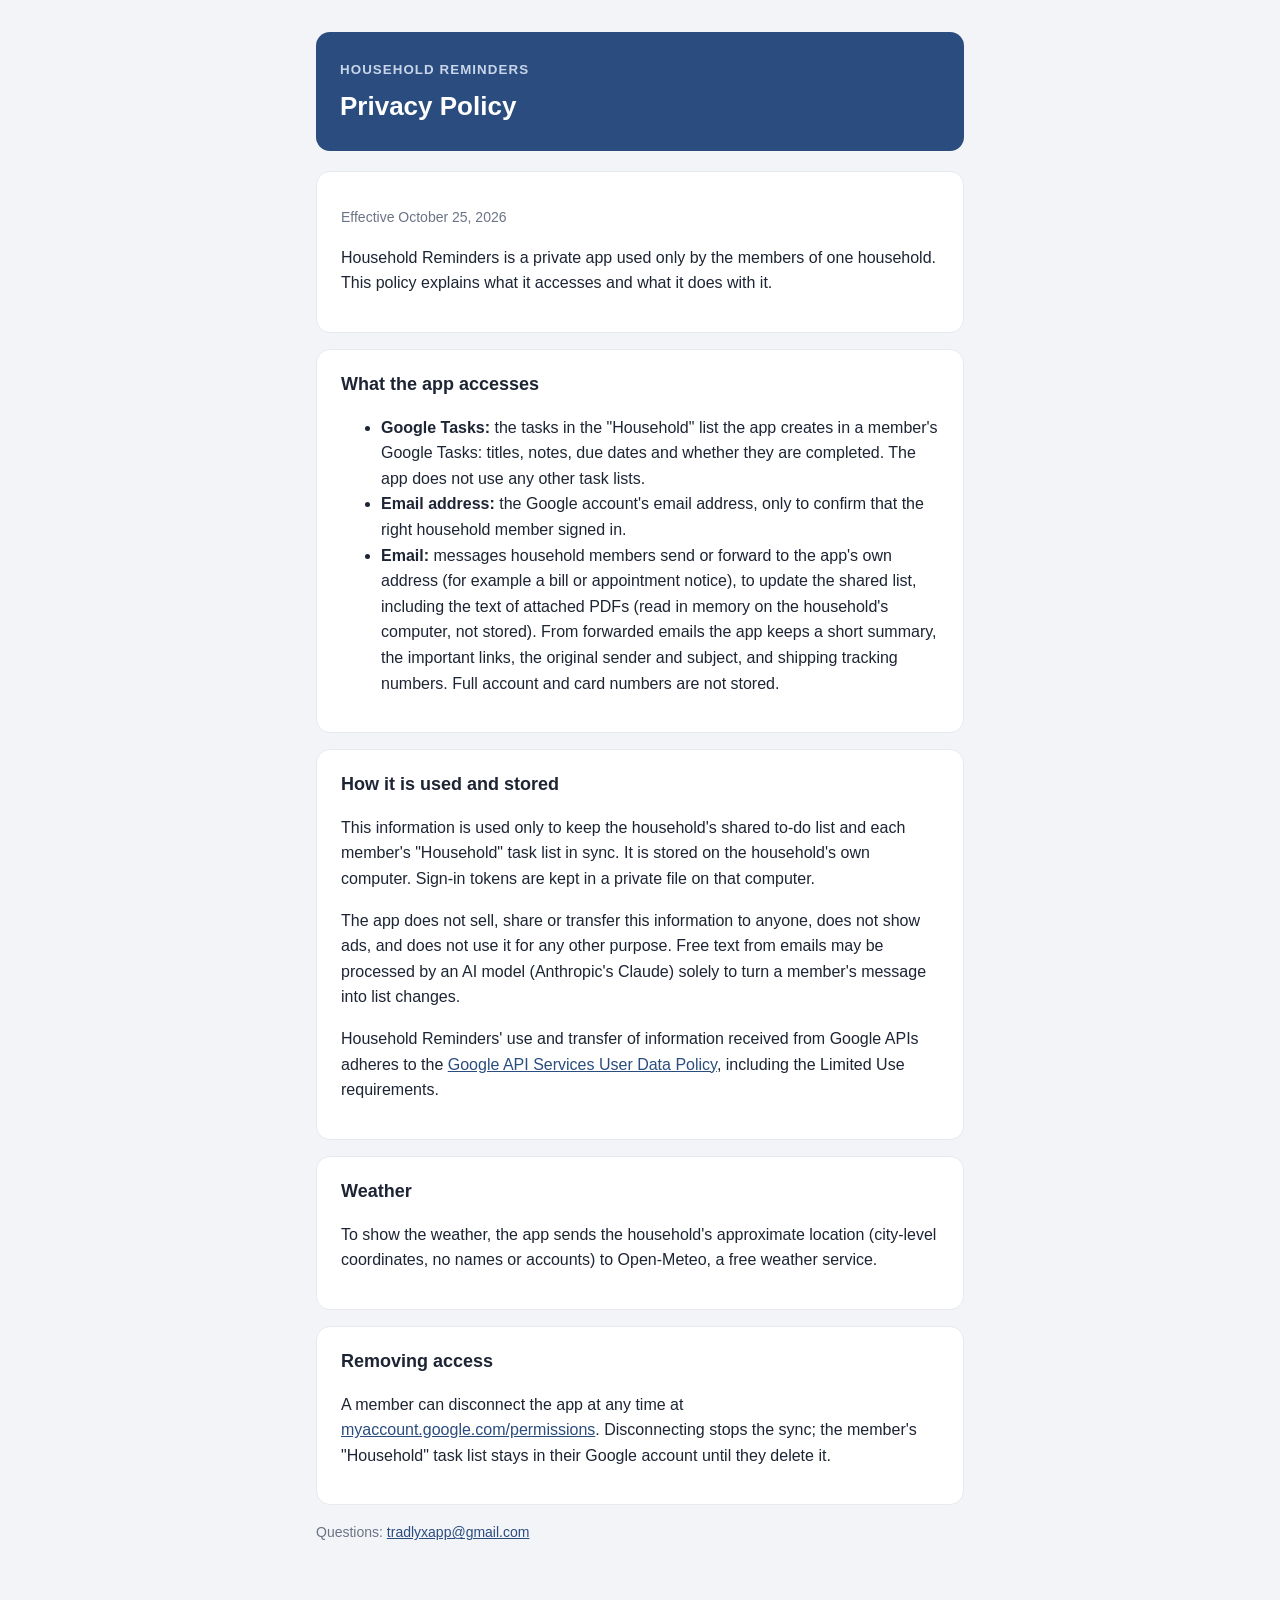
==== privacy.html @ 3b0e2a76 "Privacy policy: weather" ====
<!doctype html>
<html lang="en">
<head>
<meta charset="utf-8">
<meta name="viewport" content="width=device-width, initial-scale=1">
<title>Privacy Policy</title>
<link rel="stylesheet" href="style.css">
</head>
<body>
<main>
  <header><small>Household Reminders</small><h1>Privacy Policy</h1></header>
  <section>
    <p class="muted">Effective October 25, 2026</p>
    <p>Household Reminders is a private app used only by the members of one household. This policy explains what it accesses and what it does with it.</p>
  </section>
  <section>
    <h2>What the app accesses</h2>
    <ul>
      <li><b>Google Tasks:</b> the tasks in the "Household" list the app creates in a member's Google Tasks: titles, notes, due dates and whether they are completed. The app does not use any other task lists.</li>
      <li><b>Email address:</b> the Google account's email address, only to confirm that the right household member signed in.</li>
      <li><b>Email:</b> messages household members send or forward to the app's own address (for example a bill or appointment notice), to update the shared list, including the text of attached PDFs (read in memory on the household's computer, not stored). From forwarded emails the app keeps a short summary, the important links, the original sender and subject, and shipping tracking numbers. Full account and card numbers are not stored.</li>
    </ul>
  </section>
  <section>
    <h2>How it is used and stored</h2>
    <p>This information is used only to keep the household's shared to-do list and each member's "Household" task list in sync. It is stored on the household's own computer. Sign-in tokens are kept in a private file on that computer.</p>
    <p>The app does not sell, share or transfer this information to anyone, does not show ads, and does not use it for any other purpose. Free text from emails may be processed by an AI model (Anthropic's Claude) solely to turn a member's message into list changes.</p>
    <p>Household Reminders' use and transfer of information received from Google APIs adheres to the <a href="https://developers.google.com/terms/api-services-user-data-policy">Google API Services User Data Policy</a>, including the Limited Use requirements.</p>
  </section>
  <section>
    <h2>Weather</h2>
    <p>To show the weather, the app sends the household's approximate location (city-level coordinates, no names or accounts) to Open-Meteo, a free weather service.</p>
  </section>
  <section>
    <h2>Removing access</h2>
    <p>A member can disconnect the app at any time at <a href="https://myaccount.google.com/permissions">myaccount.google.com/permissions</a>. Disconnecting stops the sync; the member's "Household" task list stays in their Google account until they delete it.</p>
  </section>
  <p class="muted">Questions: <a href="mailto:tradlyxapp@gmail.com">tradlyxapp@gmail.com</a></p>
</main>
</body>
</html>
---- style.css ----
:root { --ink: #1d2433; --muted: #6b7385; --brand: #2b4c7e; --page: #f3f4f8; --card: #fff; --line: #e7e9ef; }
@media (prefers-color-scheme: dark) { :root { --ink: #e8eaf0; --muted: #a0a7b8; --brand: #8fb0e3; --page: #14171f; --card: #1d212b; --line: #2c3240; } }
* { box-sizing: border-box; }
body { margin: 0; background: var(--page); color: var(--ink); font: 16px/1.6 -apple-system, BlinkMacSystemFont, "Segoe UI", Roboto, Helvetica, Arial, sans-serif; }
main { max-width: 680px; margin: 0 auto; padding: 32px 16px 48px; }
header { background: #2b4c7e; color: #fff; border-radius: 14px; padding: 24px; margin-bottom: 20px; }
header small { text-transform: uppercase; letter-spacing: .08em; color: #c9d6ea; font-weight: 600; }
header h1 { margin: 4px 0 0; font-size: 26px; }
section { background: var(--card); border: 1px solid var(--line); border-radius: 14px; padding: 20px 24px; margin-bottom: 16px; }
h2 { font-size: 18px; margin: 0 0 8px; }
p, li { color: var(--ink); }
.muted { color: var(--muted); font-size: 14px; }
a { color: var(--brand); }
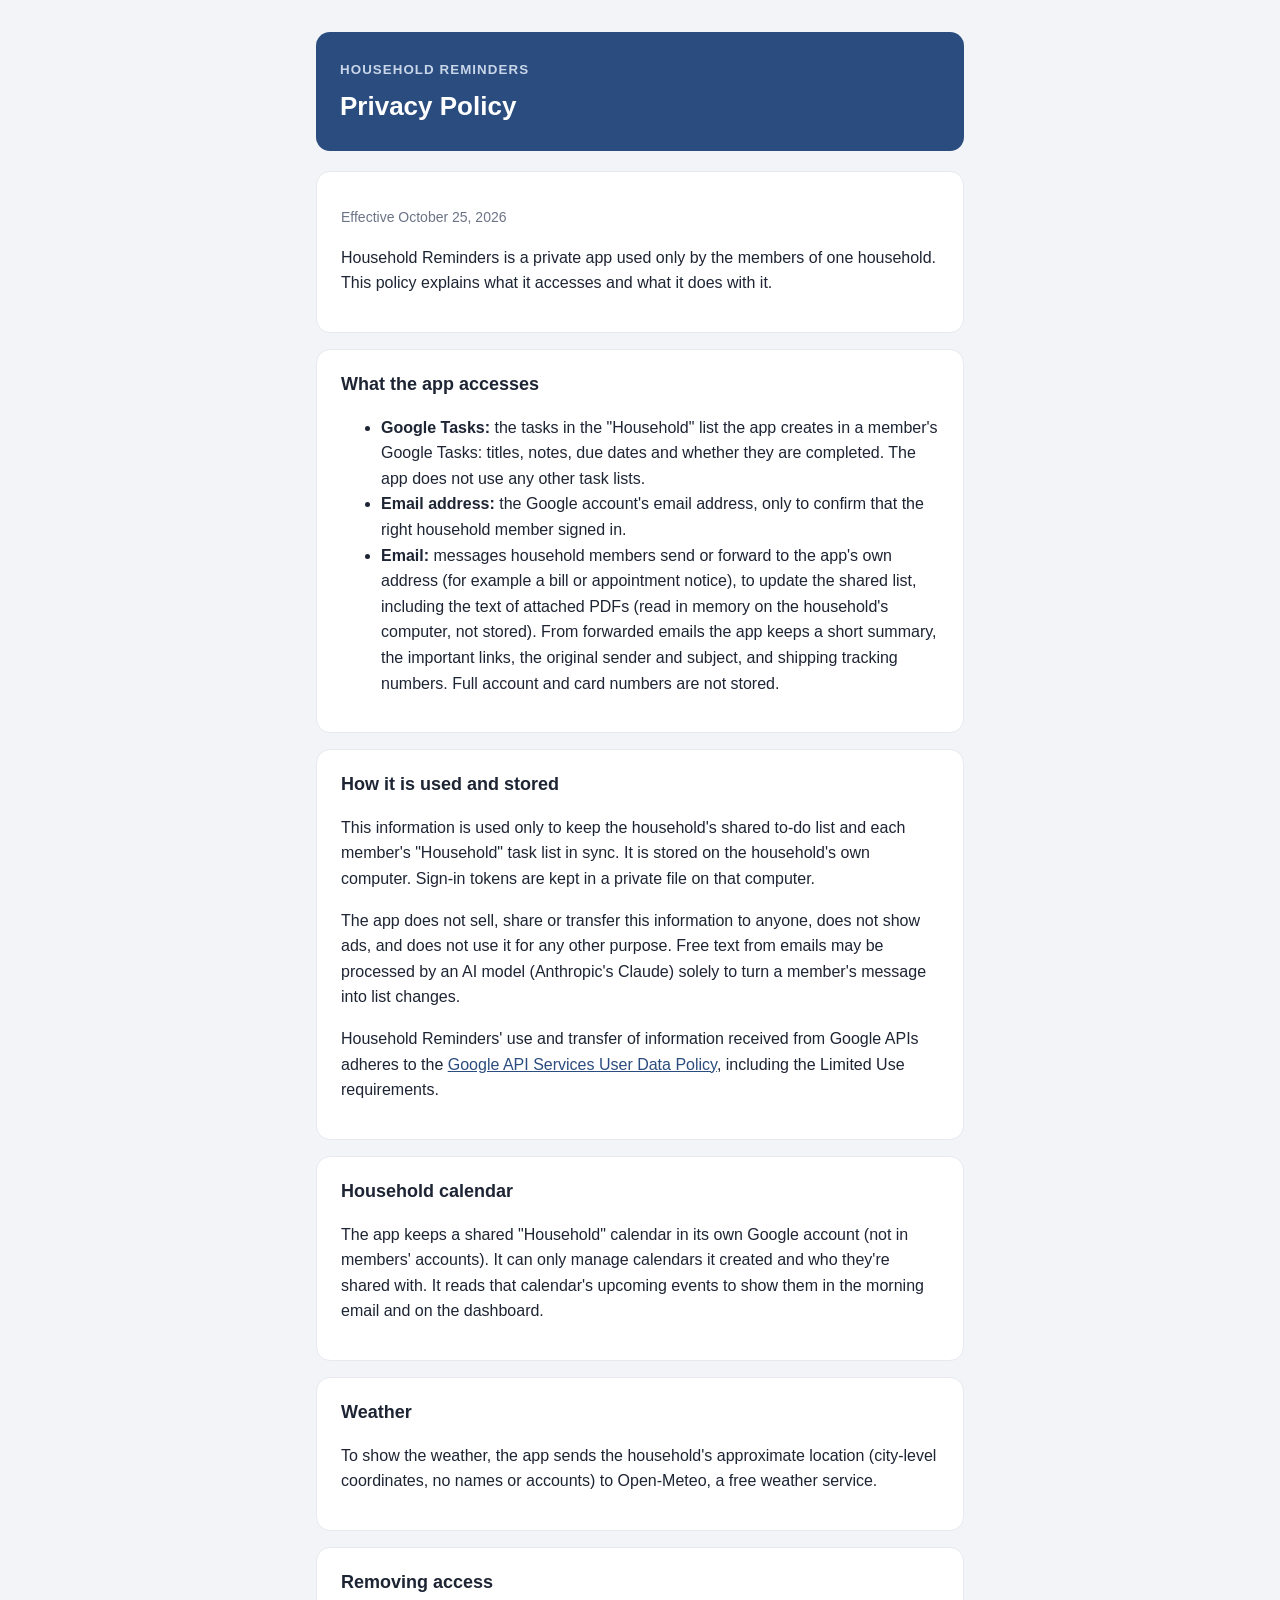
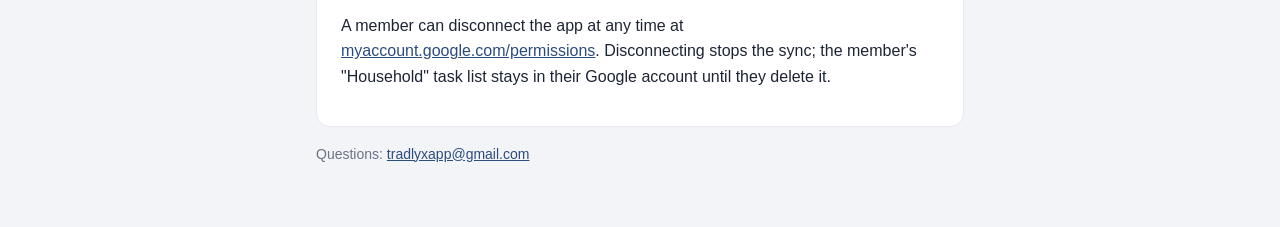
==== commit ddeab881: "Privacy policy: Household calendar" ====
--- a/privacy.html
+++ b/privacy.html
@@ -28,6 +28,10 @@
     <p>Household Reminders' use and transfer of information received from Google APIs adheres to the <a href="https://developers.google.com/terms/api-services-user-data-policy">Google API Services User Data Policy</a>, including the Limited Use requirements.</p>
   </section>
   <section>
+    <h2>Household calendar</h2>
+    <p>The app keeps a shared "Household" calendar in its own Google account (not in members' accounts). It can only manage calendars it created and who they're shared with. It reads that calendar's upcoming events to show them in the morning email and on the dashboard.</p>
+  </section>
+  <section>
     <h2>Weather</h2>
     <p>To show the weather, the app sends the household's approximate location (city-level coordinates, no names or accounts) to Open-Meteo, a free weather service.</p>
   </section>
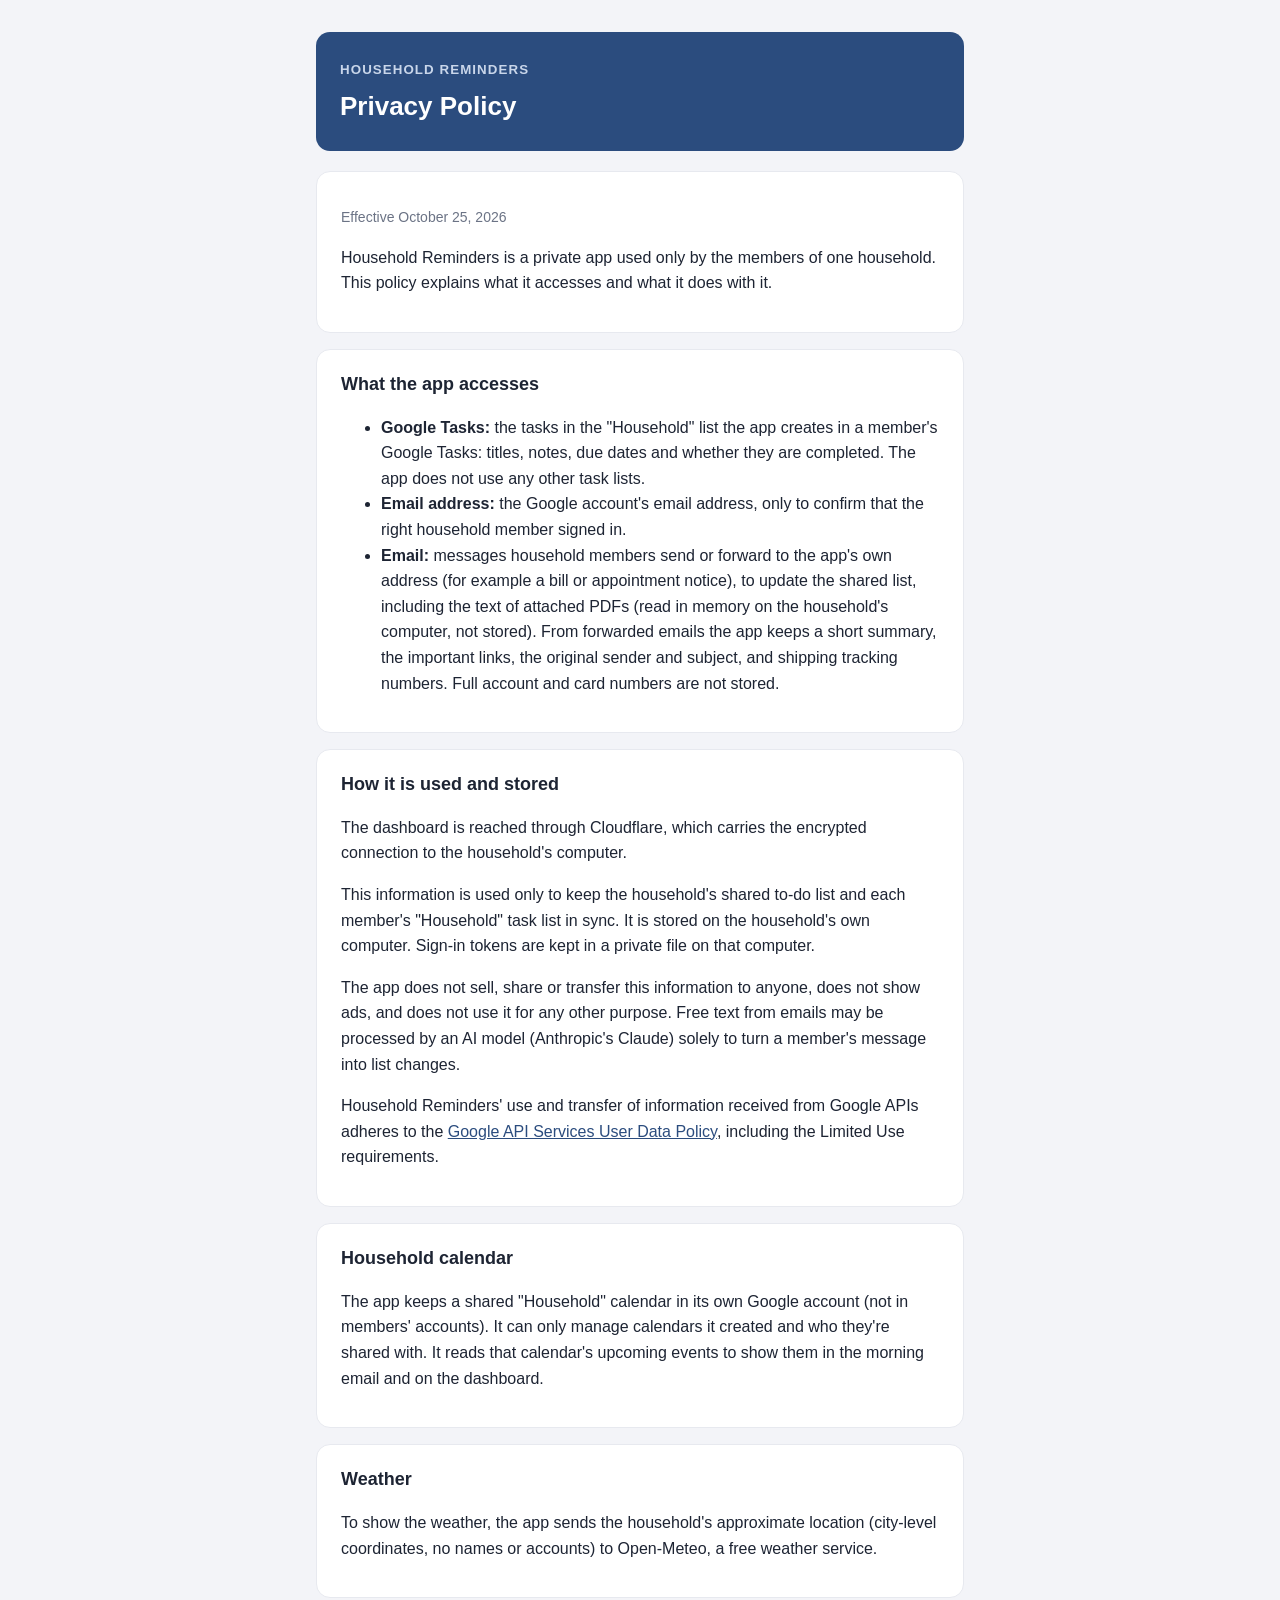
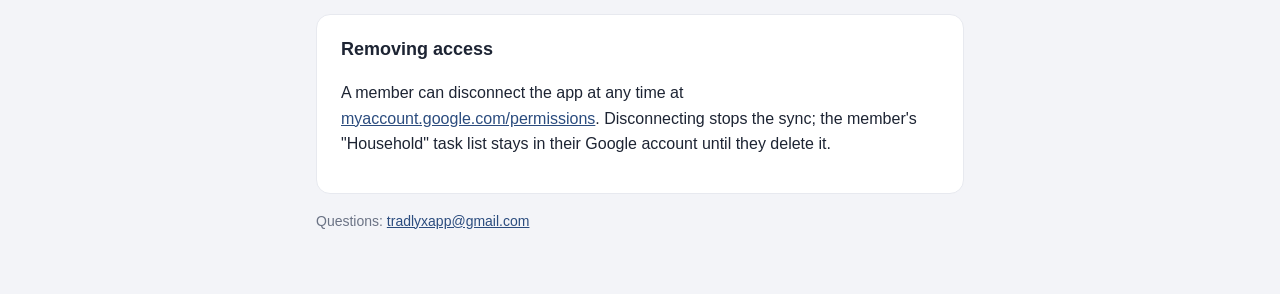
==== commit 6ceef548: "Privacy policy: Cloudflare" ====
--- a/privacy.html
+++ b/privacy.html
@@ -23,6 +23,7 @@
   </section>
   <section>
     <h2>How it is used and stored</h2>
+    <p>The dashboard is reached through Cloudflare, which carries the encrypted connection to the household's computer.</p>
     <p>This information is used only to keep the household's shared to-do list and each member's "Household" task list in sync. It is stored on the household's own computer. Sign-in tokens are kept in a private file on that computer.</p>
     <p>The app does not sell, share or transfer this information to anyone, does not show ads, and does not use it for any other purpose. Free text from emails may be processed by an AI model (Anthropic's Claude) solely to turn a member's message into list changes.</p>
     <p>Household Reminders' use and transfer of information received from Google APIs adheres to the <a href="https://developers.google.com/terms/api-services-user-data-policy">Google API Services User Data Policy</a>, including the Limited Use requirements.</p>
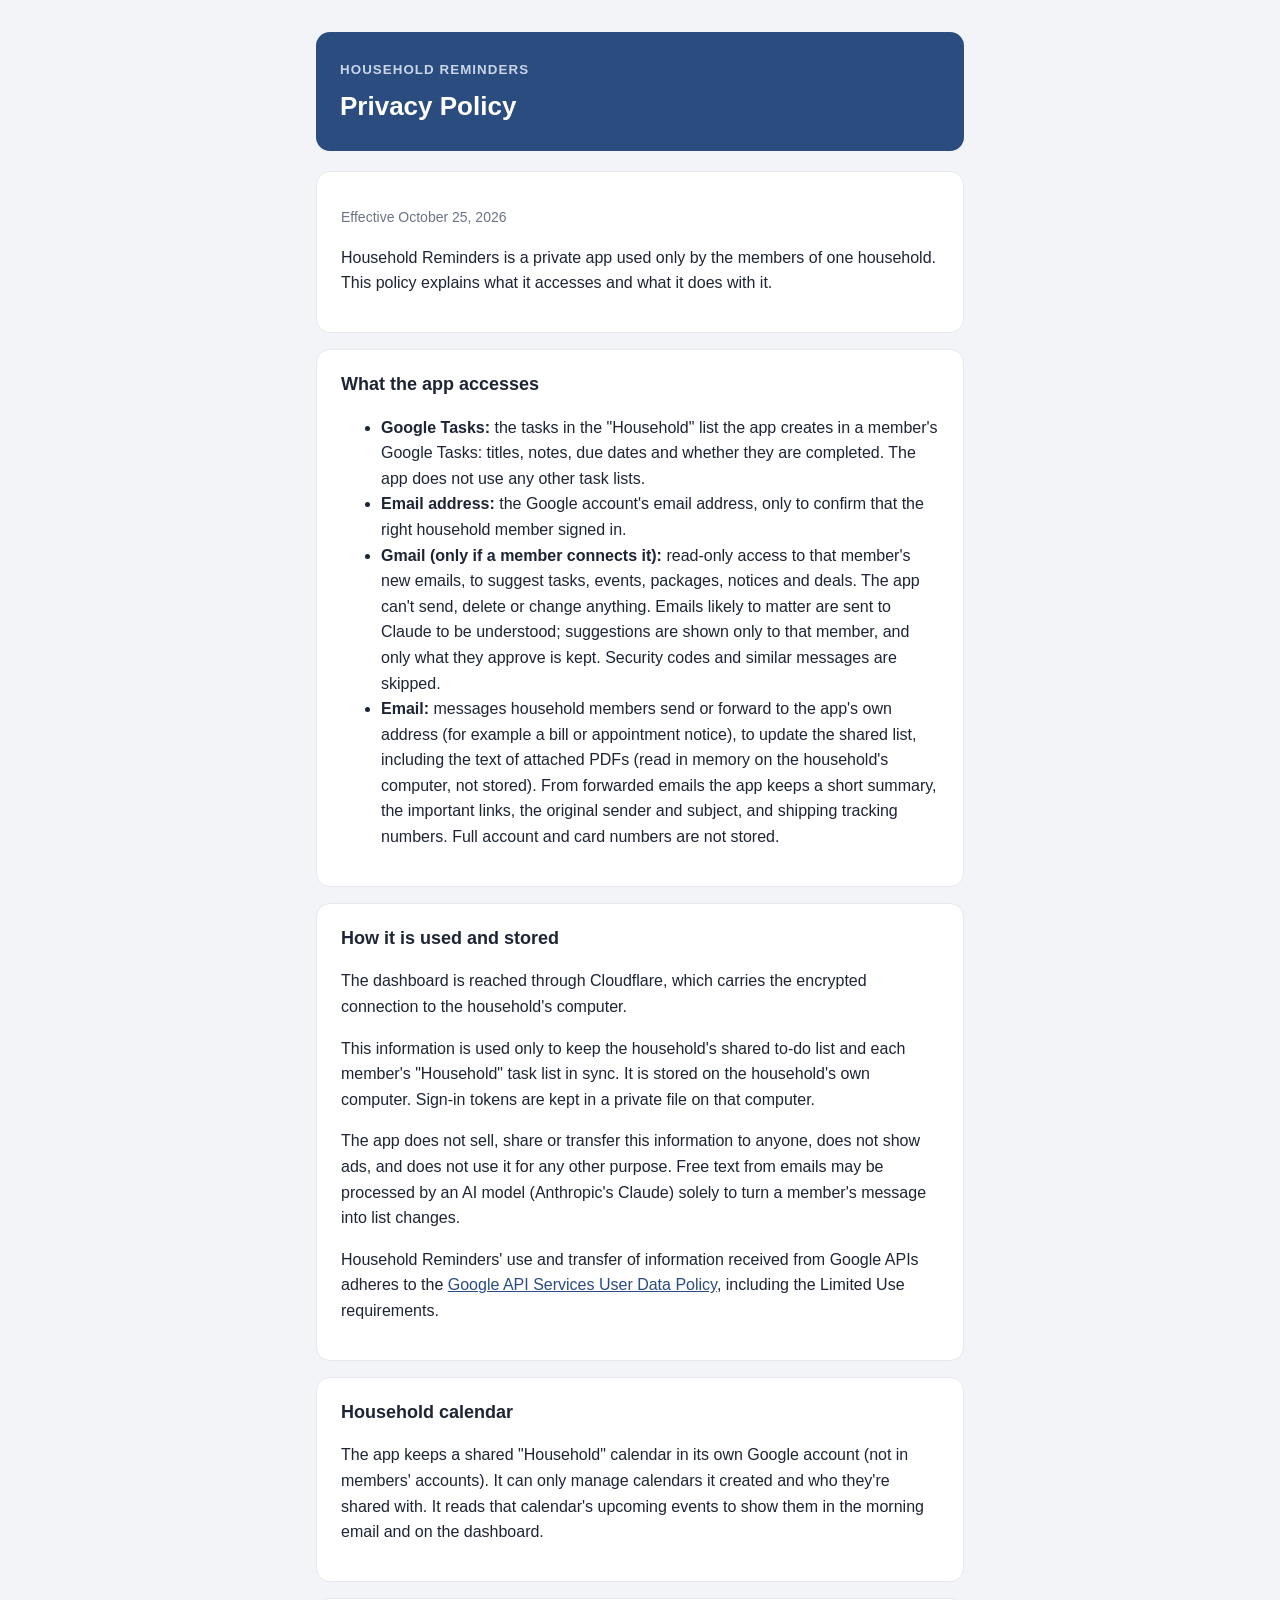
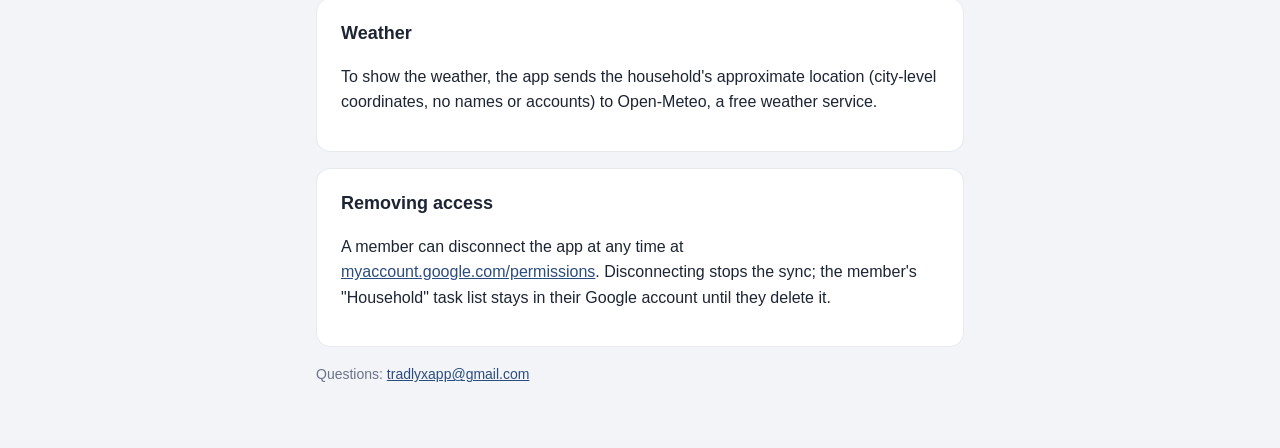
==== commit a1f3e6b3: "Privacy policy: Gmail inbox suggestions" ====
--- a/privacy.html
+++ b/privacy.html
@@ -18,6 +18,7 @@
     <ul>
       <li><b>Google Tasks:</b> the tasks in the "Household" list the app creates in a member's Google Tasks: titles, notes, due dates and whether they are completed. The app does not use any other task lists.</li>
       <li><b>Email address:</b> the Google account's email address, only to confirm that the right household member signed in.</li>
+      <li><b>Gmail (only if a member connects it):</b> read-only access to that member's new emails, to suggest tasks, events, packages, notices and deals. The app can't send, delete or change anything. Emails likely to matter are sent to Claude to be understood; suggestions are shown only to that member, and only what they approve is kept. Security codes and similar messages are skipped.</li>
       <li><b>Email:</b> messages household members send or forward to the app's own address (for example a bill or appointment notice), to update the shared list, including the text of attached PDFs (read in memory on the household's computer, not stored). From forwarded emails the app keeps a short summary, the important links, the original sender and subject, and shipping tracking numbers. Full account and card numbers are not stored.</li>
     </ul>
   </section>
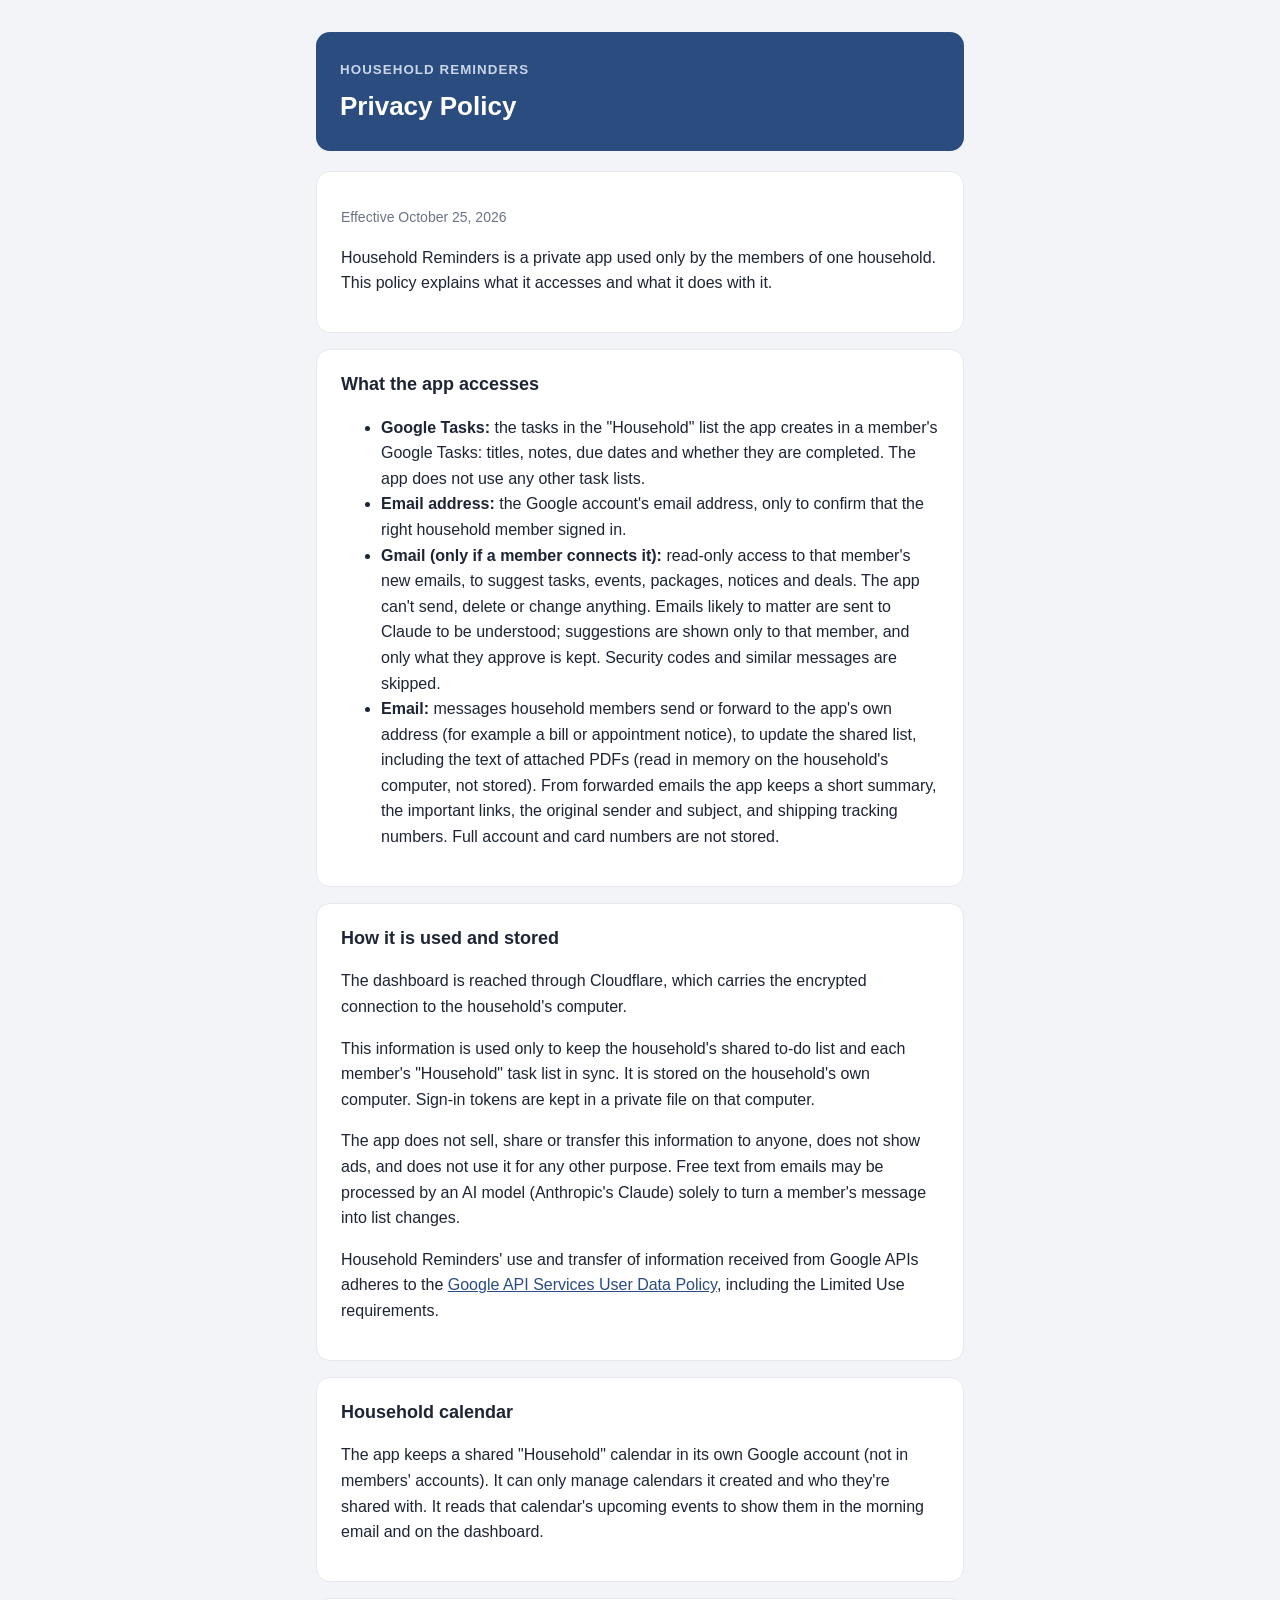
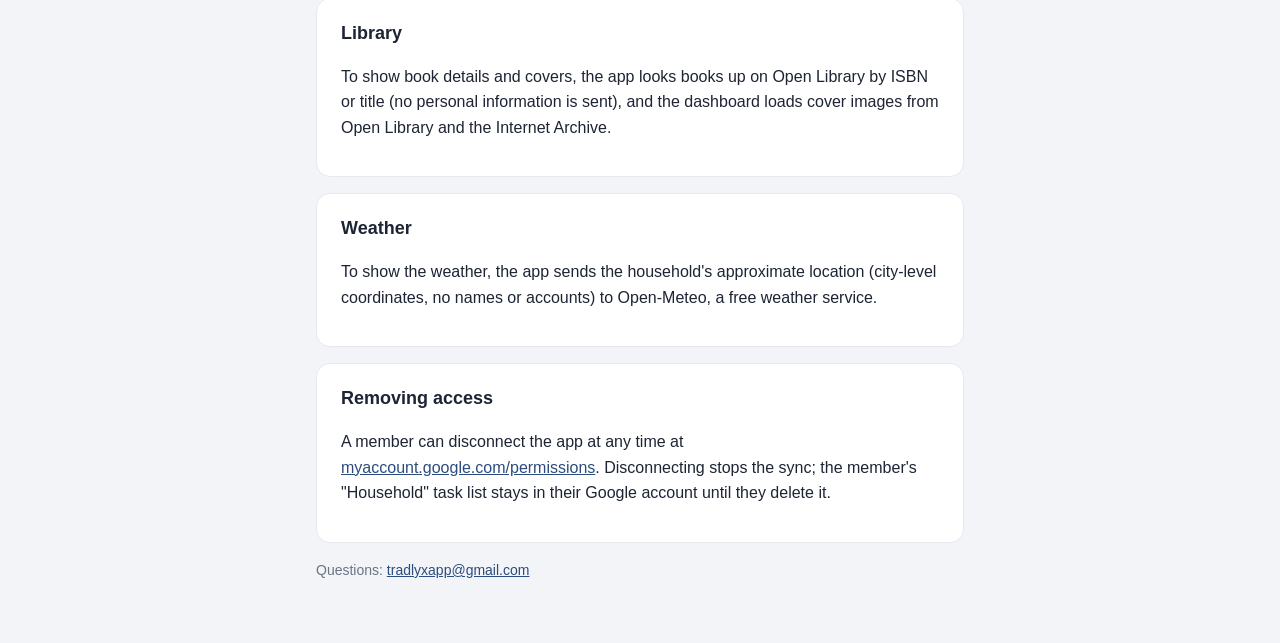
==== commit 8ef2d76e: "Privacy policy: library" ====
--- a/privacy.html
+++ b/privacy.html
@@ -34,6 +34,10 @@
     <p>The app keeps a shared "Household" calendar in its own Google account (not in members' accounts). It can only manage calendars it created and who they're shared with. It reads that calendar's upcoming events to show them in the morning email and on the dashboard.</p>
   </section>
   <section>
+    <h2>Library</h2>
+    <p>To show book details and covers, the app looks books up on Open Library by ISBN or title (no personal information is sent), and the dashboard loads cover images from Open Library and the Internet Archive.</p>
+  </section>
+  <section>
     <h2>Weather</h2>
     <p>To show the weather, the app sends the household's approximate location (city-level coordinates, no names or accounts) to Open-Meteo, a free weather service.</p>
   </section>
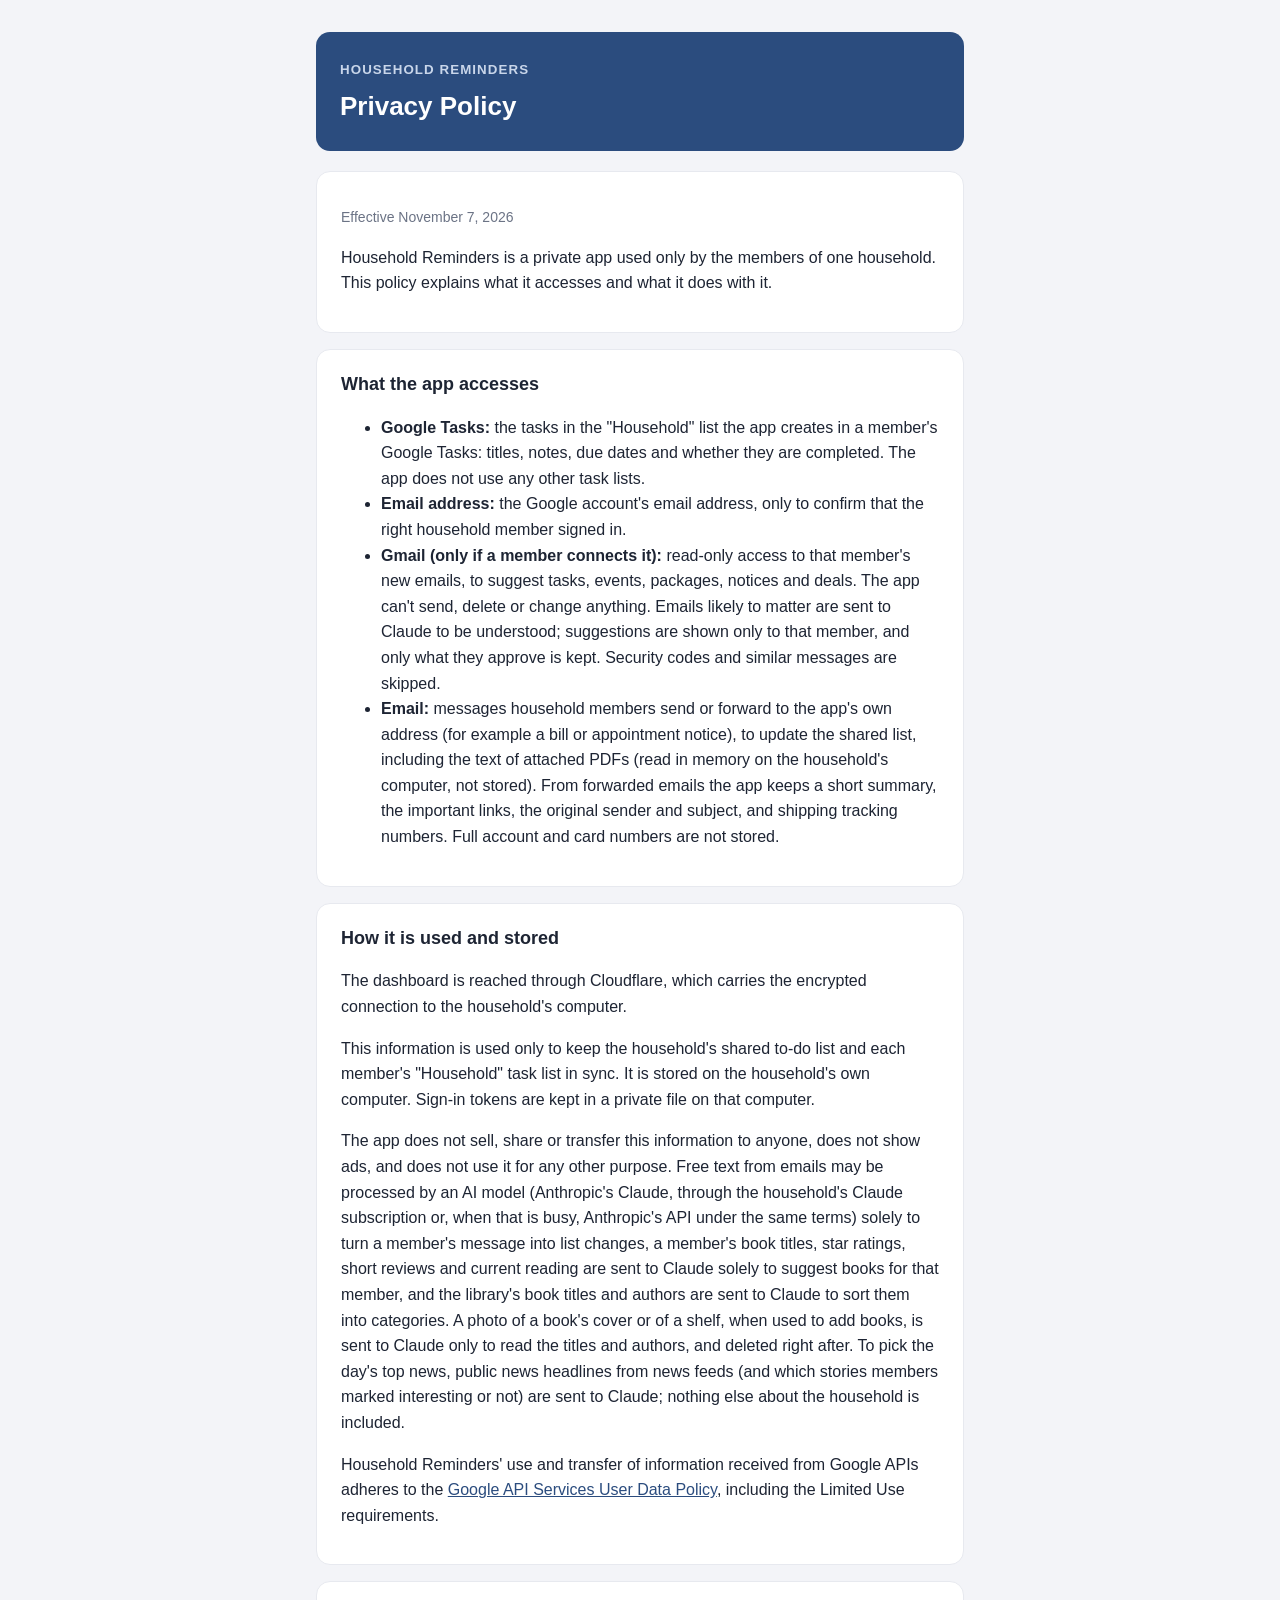
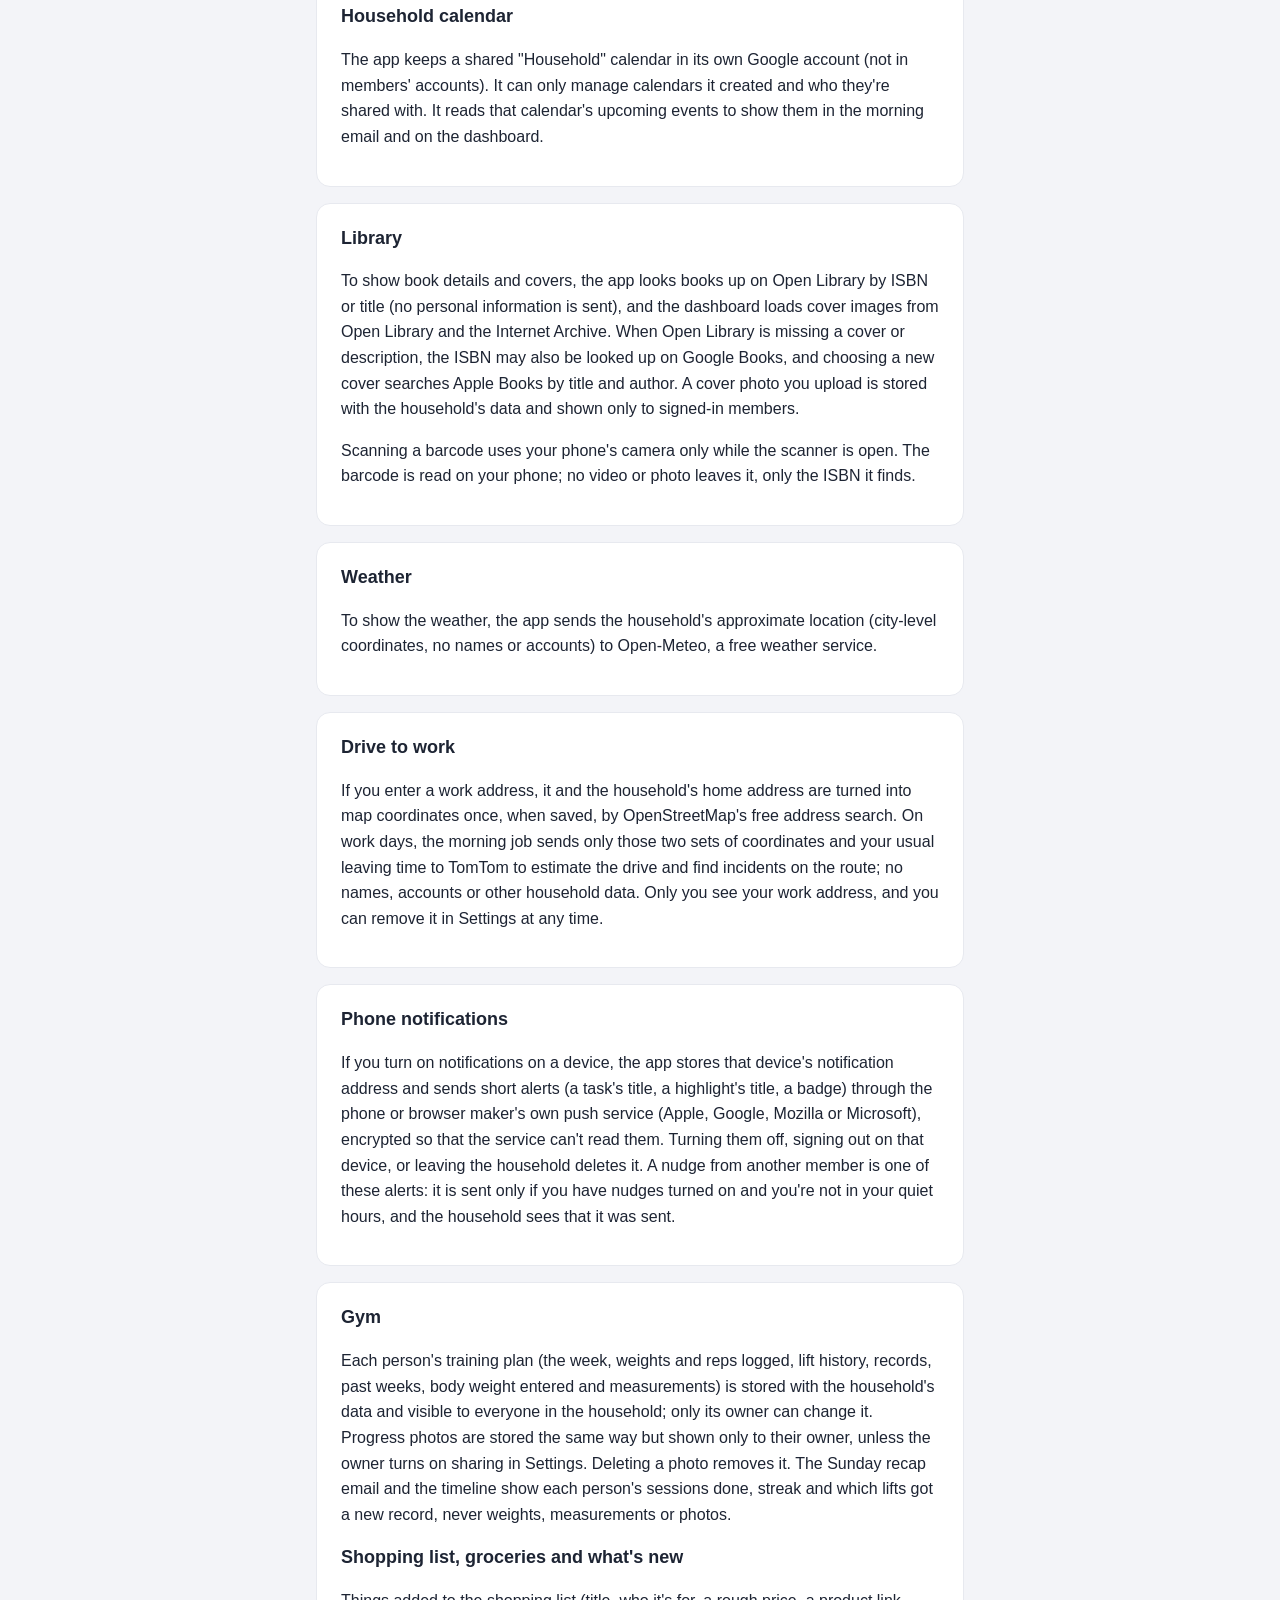
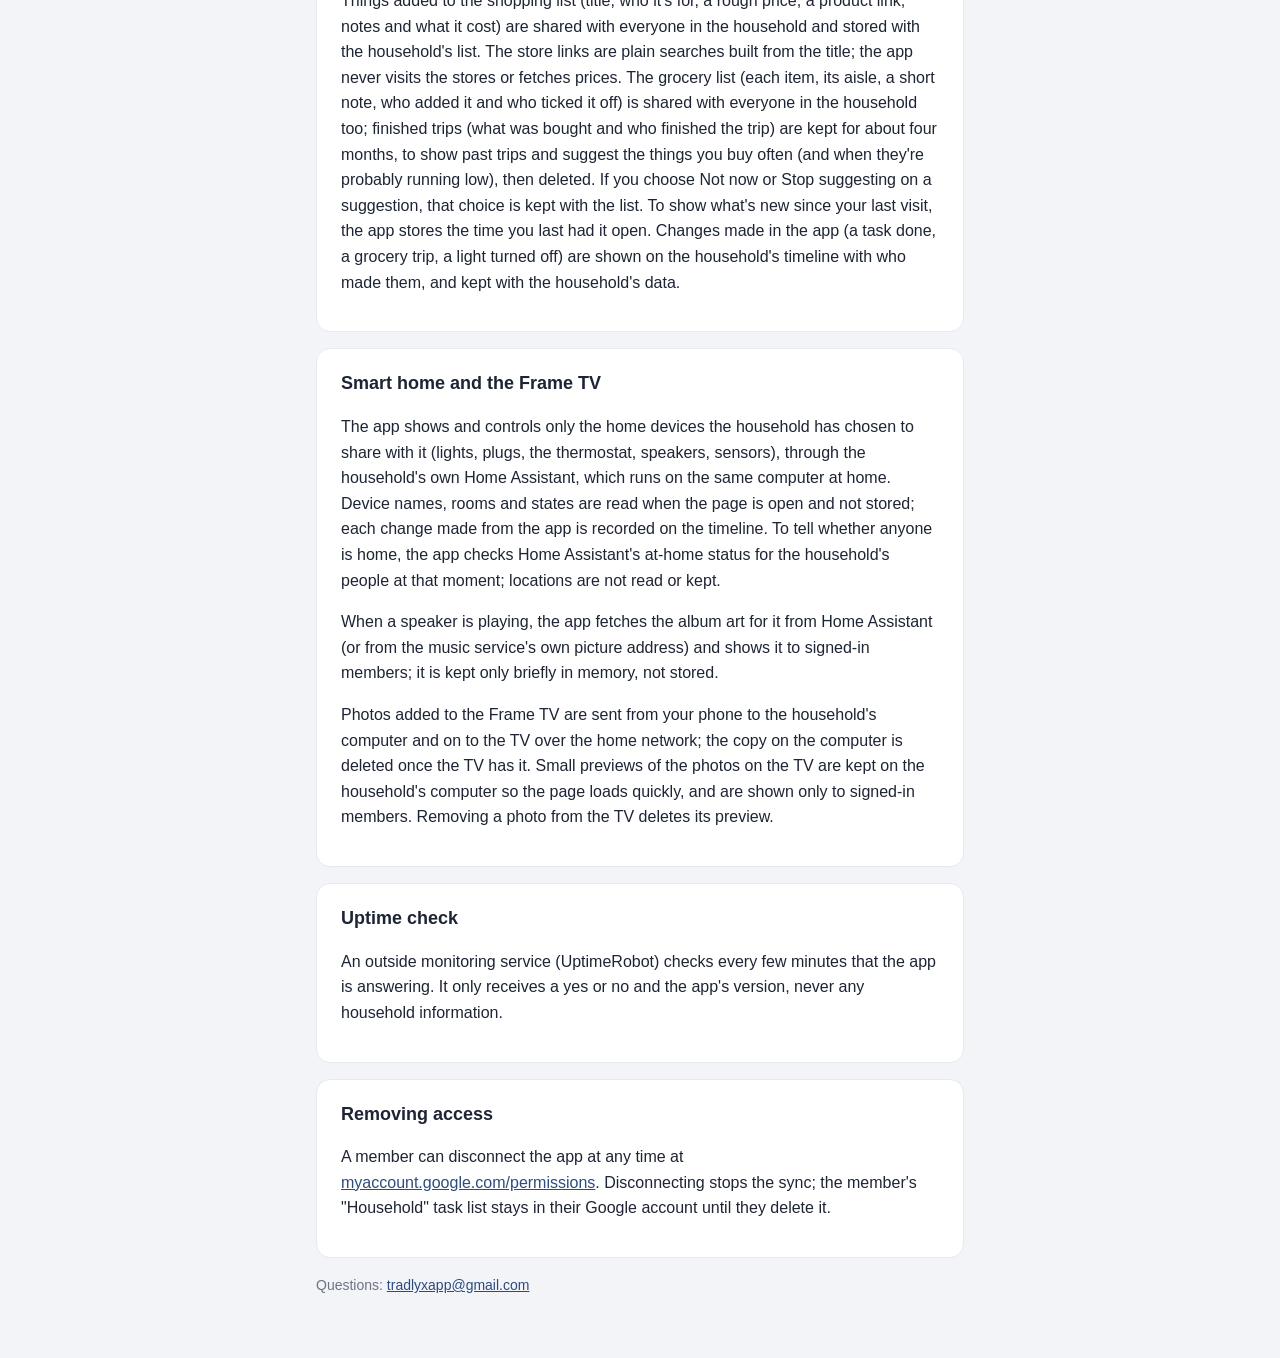
==== commit e1a80cfd: "Bring the home page and privacy policy up to date (from missions/site): today's app, the library and" ====
--- a/privacy.html
+++ b/privacy.html
@@ -10,7 +10,7 @@
 <main>
   <header><small>Household Reminders</small><h1>Privacy Policy</h1></header>
   <section>
-    <p class="muted">Effective October 25, 2026</p>
+    <p class="muted">Effective November 7, 2026</p>
     <p>Household Reminders is a private app used only by the members of one household. This policy explains what it accesses and what it does with it.</p>
   </section>
   <section>
@@ -26,7 +26,7 @@
     <h2>How it is used and stored</h2>
     <p>The dashboard is reached through Cloudflare, which carries the encrypted connection to the household's computer.</p>
     <p>This information is used only to keep the household's shared to-do list and each member's "Household" task list in sync. It is stored on the household's own computer. Sign-in tokens are kept in a private file on that computer.</p>
-    <p>The app does not sell, share or transfer this information to anyone, does not show ads, and does not use it for any other purpose. Free text from emails may be processed by an AI model (Anthropic's Claude) solely to turn a member's message into list changes.</p>
+    <p>The app does not sell, share or transfer this information to anyone, does not show ads, and does not use it for any other purpose. Free text from emails may be processed by an AI model (Anthropic's Claude, through the household's Claude subscription or, when that is busy, Anthropic's API under the same terms) solely to turn a member's message into list changes, a member's book titles, star ratings, short reviews and current reading are sent to Claude solely to suggest books for that member, and the library's book titles and authors are sent to Claude to sort them into categories. A photo of a book's cover or of a shelf, when used to add books, is sent to Claude only to read the titles and authors, and deleted right after. To pick the day's top news, public news headlines from news feeds (and which stories members marked interesting or not) are sent to Claude; nothing else about the household is included.</p>
     <p>Household Reminders' use and transfer of information received from Google APIs adheres to the <a href="https://developers.google.com/terms/api-services-user-data-policy">Google API Services User Data Policy</a>, including the Limited Use requirements.</p>
   </section>
   <section>
@@ -35,11 +35,37 @@
   </section>
   <section>
     <h2>Library</h2>
-    <p>To show book details and covers, the app looks books up on Open Library by ISBN or title (no personal information is sent), and the dashboard loads cover images from Open Library and the Internet Archive.</p>
+    <p>To show book details and covers, the app looks books up on Open Library by ISBN or title (no personal information is sent), and the dashboard loads cover images from Open Library and the Internet Archive. When Open Library is missing a cover or description, the ISBN may also be looked up on Google Books, and choosing a new cover searches Apple Books by title and author. A cover photo you upload is stored with the household's data and shown only to signed-in members.</p>
+    <p>Scanning a barcode uses your phone's camera only while the scanner is open. The barcode is read on your phone; no video or photo leaves it, only the ISBN it finds.</p>
   </section>
   <section>
     <h2>Weather</h2>
     <p>To show the weather, the app sends the household's approximate location (city-level coordinates, no names or accounts) to Open-Meteo, a free weather service.</p>
+  </section>
+  <section>
+    <h2>Drive to work</h2>
+    <p>If you enter a work address, it and the household's home address are turned into map coordinates once, when saved, by OpenStreetMap's free address search. On work days, the morning job sends only those two sets of coordinates and your usual leaving time to TomTom to estimate the drive and find incidents on the route; no names, accounts or other household data. Only you see your work address, and you can remove it in Settings at any time.</p>
+  </section>
+  <section>
+    <h2>Phone notifications</h2>
+    <p>If you turn on notifications on a device, the app stores that device's notification address and sends short alerts (a task's title, a highlight's title, a badge) through the phone or browser maker's own push service (Apple, Google, Mozilla or Microsoft), encrypted so that the service can't read them. Turning them off, signing out on that device, or leaving the household deletes it. A nudge from another member is one of these alerts: it is sent only if you have nudges turned on and you're not in your quiet hours, and the household sees that it was sent.</p>
+  </section>
+  <section>
+    <h2>Gym</h2>
+    <p>Each person's training plan (the week, weights and reps logged, lift history, records, past weeks, body weight entered and measurements) is stored with the household's data and visible to everyone in the household; only its owner can change it. Progress photos are stored the same way but shown only to their owner, unless the owner turns on sharing in Settings. Deleting a photo removes it. The Sunday recap email and the timeline show each person's sessions done, streak and which lifts got a new record, never weights, measurements or photos.</p>
+
+    <h2>Shopping list, groceries and what's new</h2>
+    <p>Things added to the shopping list (title, who it's for, a rough price, a product link, notes and what it cost) are shared with everyone in the household and stored with the household's list. The store links are plain searches built from the title; the app never visits the stores or fetches prices. The grocery list (each item, its aisle, a short note, who added it and who ticked it off) is shared with everyone in the household too; finished trips (what was bought and who finished the trip) are kept for about four months, to show past trips and suggest the things you buy often (and when they're probably running low), then deleted. If you choose Not now or Stop suggesting on a suggestion, that choice is kept with the list. To show what's new since your last visit, the app stores the time you last had it open. Changes made in the app (a task done, a grocery trip, a light turned off) are shown on the household's timeline with who made them, and kept with the household's data.</p>
+  </section>
+  <section>
+    <h2>Smart home and the Frame TV</h2>
+    <p>The app shows and controls only the home devices the household has chosen to share with it (lights, plugs, the thermostat, speakers, sensors), through the household's own Home Assistant, which runs on the same computer at home. Device names, rooms and states are read when the page is open and not stored; each change made from the app is recorded on the timeline. To tell whether anyone is home, the app checks Home Assistant's at-home status for the household's people at that moment; locations are not read or kept.</p>
+    <p>When a speaker is playing, the app fetches the album art for it from Home Assistant (or from the music service's own picture address) and shows it to signed-in members; it is kept only briefly in memory, not stored.</p>
+    <p>Photos added to the Frame TV are sent from your phone to the household's computer and on to the TV over the home network; the copy on the computer is deleted once the TV has it. Small previews of the photos on the TV are kept on the household's computer so the page loads quickly, and are shown only to signed-in members. Removing a photo from the TV deletes its preview.</p>
+  </section>
+  <section>
+    <h2>Uptime check</h2>
+    <p>An outside monitoring service (UptimeRobot) checks every few minutes that the app is answering. It only receives a yes or no and the app's version, never any household information.</p>
   </section>
   <section>
     <h2>Removing access</h2>
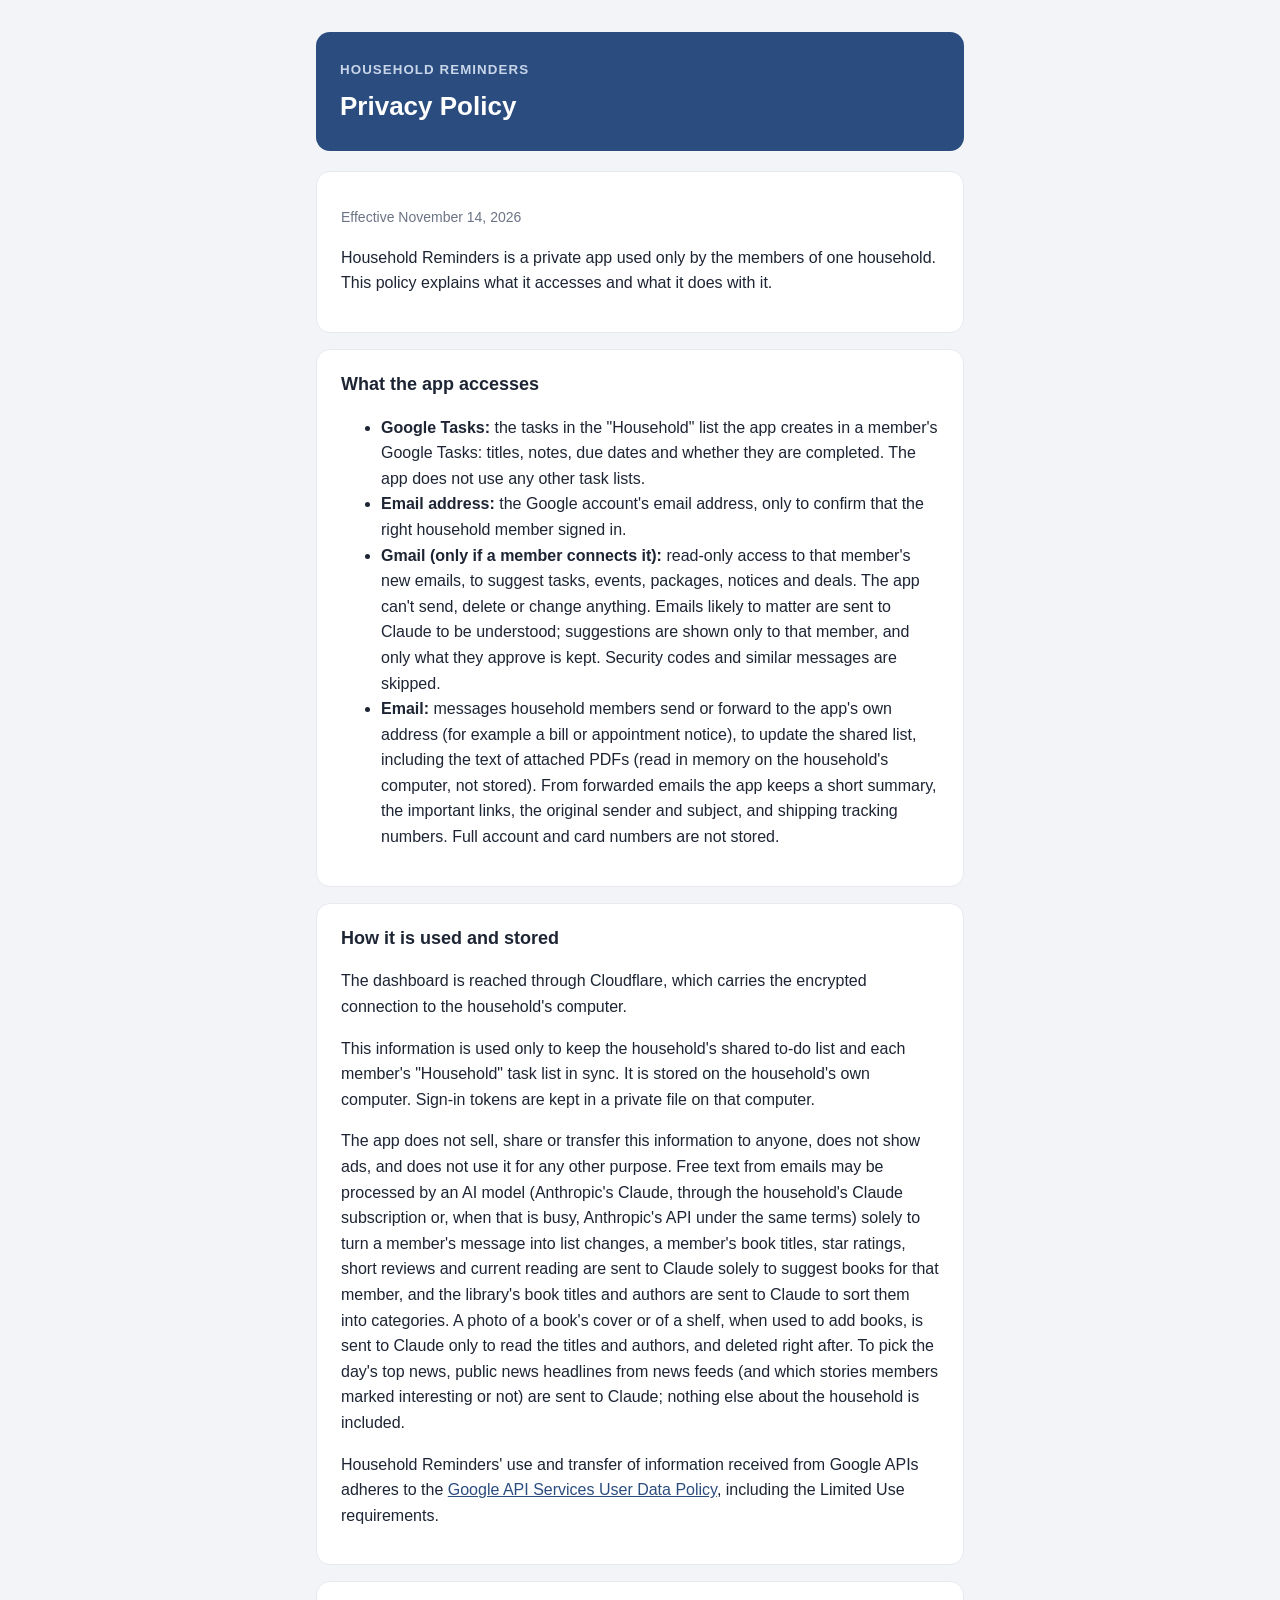
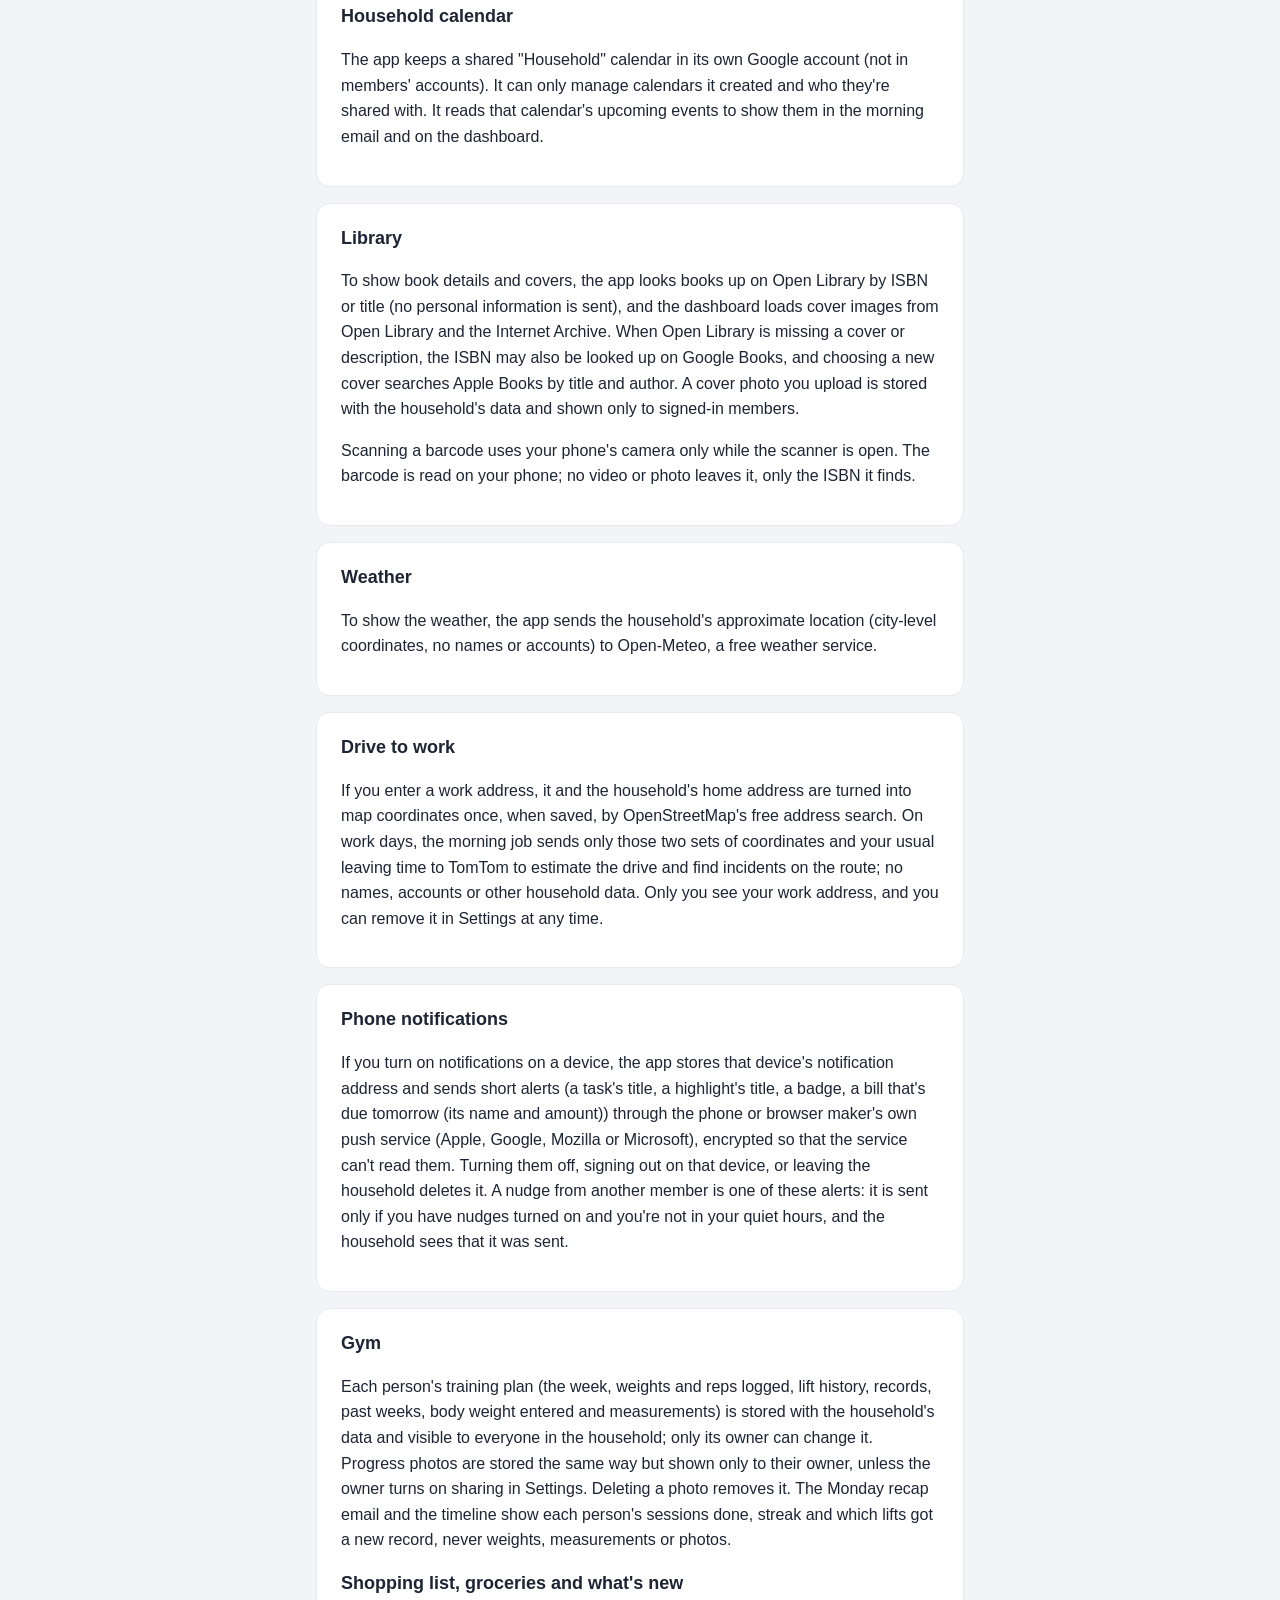
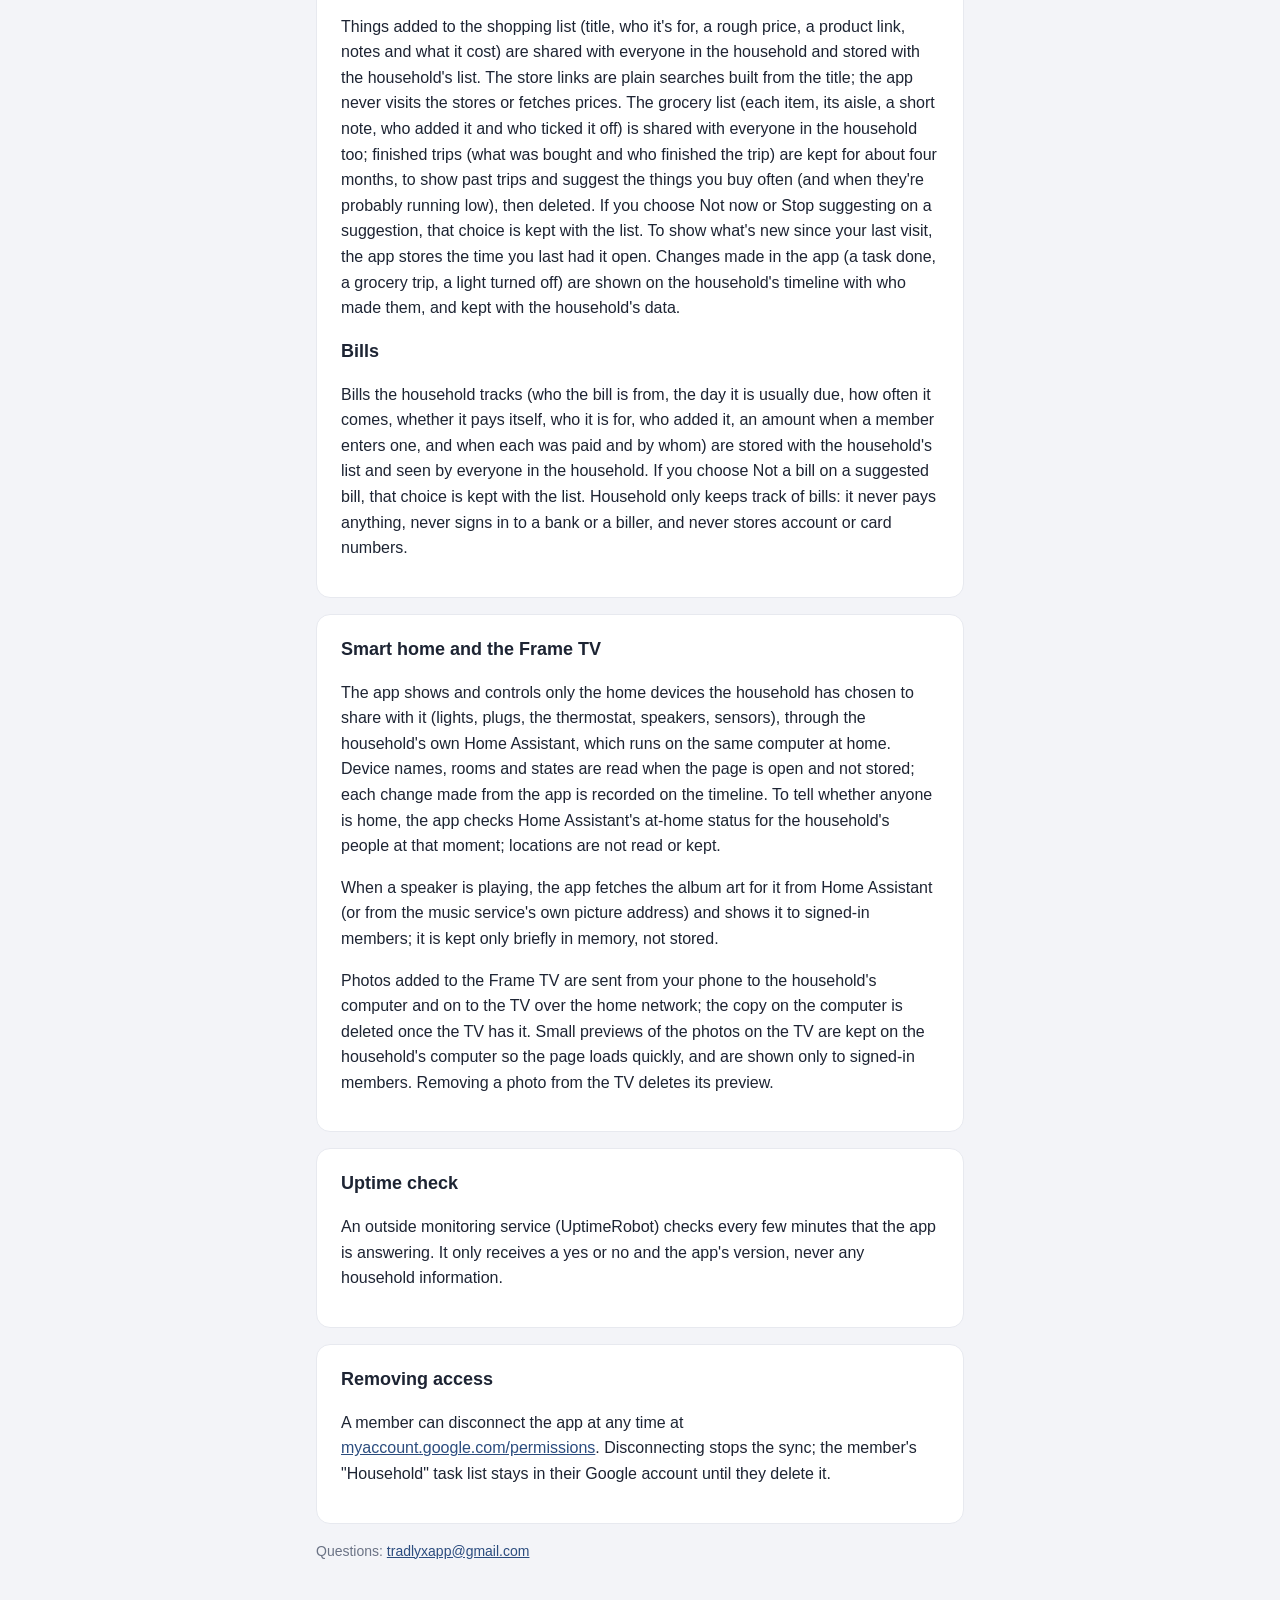
==== commit 22d04c1d: "Privacy: bills the household tracks Co-Authored-By: Claude <noreply@anthropic.com>" ====
--- a/privacy.html
+++ b/privacy.html
@@ -10,7 +10,7 @@
 <main>
   <header><small>Household Reminders</small><h1>Privacy Policy</h1></header>
   <section>
-    <p class="muted">Effective November 7, 2026</p>
+    <p class="muted">Effective November 14, 2026</p>
     <p>Household Reminders is a private app used only by the members of one household. This policy explains what it accesses and what it does with it.</p>
   </section>
   <section>
@@ -48,14 +48,17 @@
   </section>
   <section>
     <h2>Phone notifications</h2>
-    <p>If you turn on notifications on a device, the app stores that device's notification address and sends short alerts (a task's title, a highlight's title, a badge) through the phone or browser maker's own push service (Apple, Google, Mozilla or Microsoft), encrypted so that the service can't read them. Turning them off, signing out on that device, or leaving the household deletes it. A nudge from another member is one of these alerts: it is sent only if you have nudges turned on and you're not in your quiet hours, and the household sees that it was sent.</p>
+    <p>If you turn on notifications on a device, the app stores that device's notification address and sends short alerts (a task's title, a highlight's title, a badge, a bill that's due tomorrow (its name and amount)) through the phone or browser maker's own push service (Apple, Google, Mozilla or Microsoft), encrypted so that the service can't read them. Turning them off, signing out on that device, or leaving the household deletes it. A nudge from another member is one of these alerts: it is sent only if you have nudges turned on and you're not in your quiet hours, and the household sees that it was sent.</p>
   </section>
   <section>
     <h2>Gym</h2>
-    <p>Each person's training plan (the week, weights and reps logged, lift history, records, past weeks, body weight entered and measurements) is stored with the household's data and visible to everyone in the household; only its owner can change it. Progress photos are stored the same way but shown only to their owner, unless the owner turns on sharing in Settings. Deleting a photo removes it. The Sunday recap email and the timeline show each person's sessions done, streak and which lifts got a new record, never weights, measurements or photos.</p>
+    <p>Each person's training plan (the week, weights and reps logged, lift history, records, past weeks, body weight entered and measurements) is stored with the household's data and visible to everyone in the household; only its owner can change it. Progress photos are stored the same way but shown only to their owner, unless the owner turns on sharing in Settings. Deleting a photo removes it. The Monday recap email and the timeline show each person's sessions done, streak and which lifts got a new record, never weights, measurements or photos.</p>
 
     <h2>Shopping list, groceries and what's new</h2>
     <p>Things added to the shopping list (title, who it's for, a rough price, a product link, notes and what it cost) are shared with everyone in the household and stored with the household's list. The store links are plain searches built from the title; the app never visits the stores or fetches prices. The grocery list (each item, its aisle, a short note, who added it and who ticked it off) is shared with everyone in the household too; finished trips (what was bought and who finished the trip) are kept for about four months, to show past trips and suggest the things you buy often (and when they're probably running low), then deleted. If you choose Not now or Stop suggesting on a suggestion, that choice is kept with the list. To show what's new since your last visit, the app stores the time you last had it open. Changes made in the app (a task done, a grocery trip, a light turned off) are shown on the household's timeline with who made them, and kept with the household's data.</p>
+
+    <h2>Bills</h2>
+    <p>Bills the household tracks (who the bill is from, the day it is usually due, how often it comes, whether it pays itself, who it is for, who added it, an amount when a member enters one, and when each was paid and by whom) are stored with the household's list and seen by everyone in the household. If you choose Not a bill on a suggested bill, that choice is kept with the list. Household only keeps track of bills: it never pays anything, never signs in to a bank or a biller, and never stores account or card numbers.</p>
   </section>
   <section>
     <h2>Smart home and the Frame TV</h2>
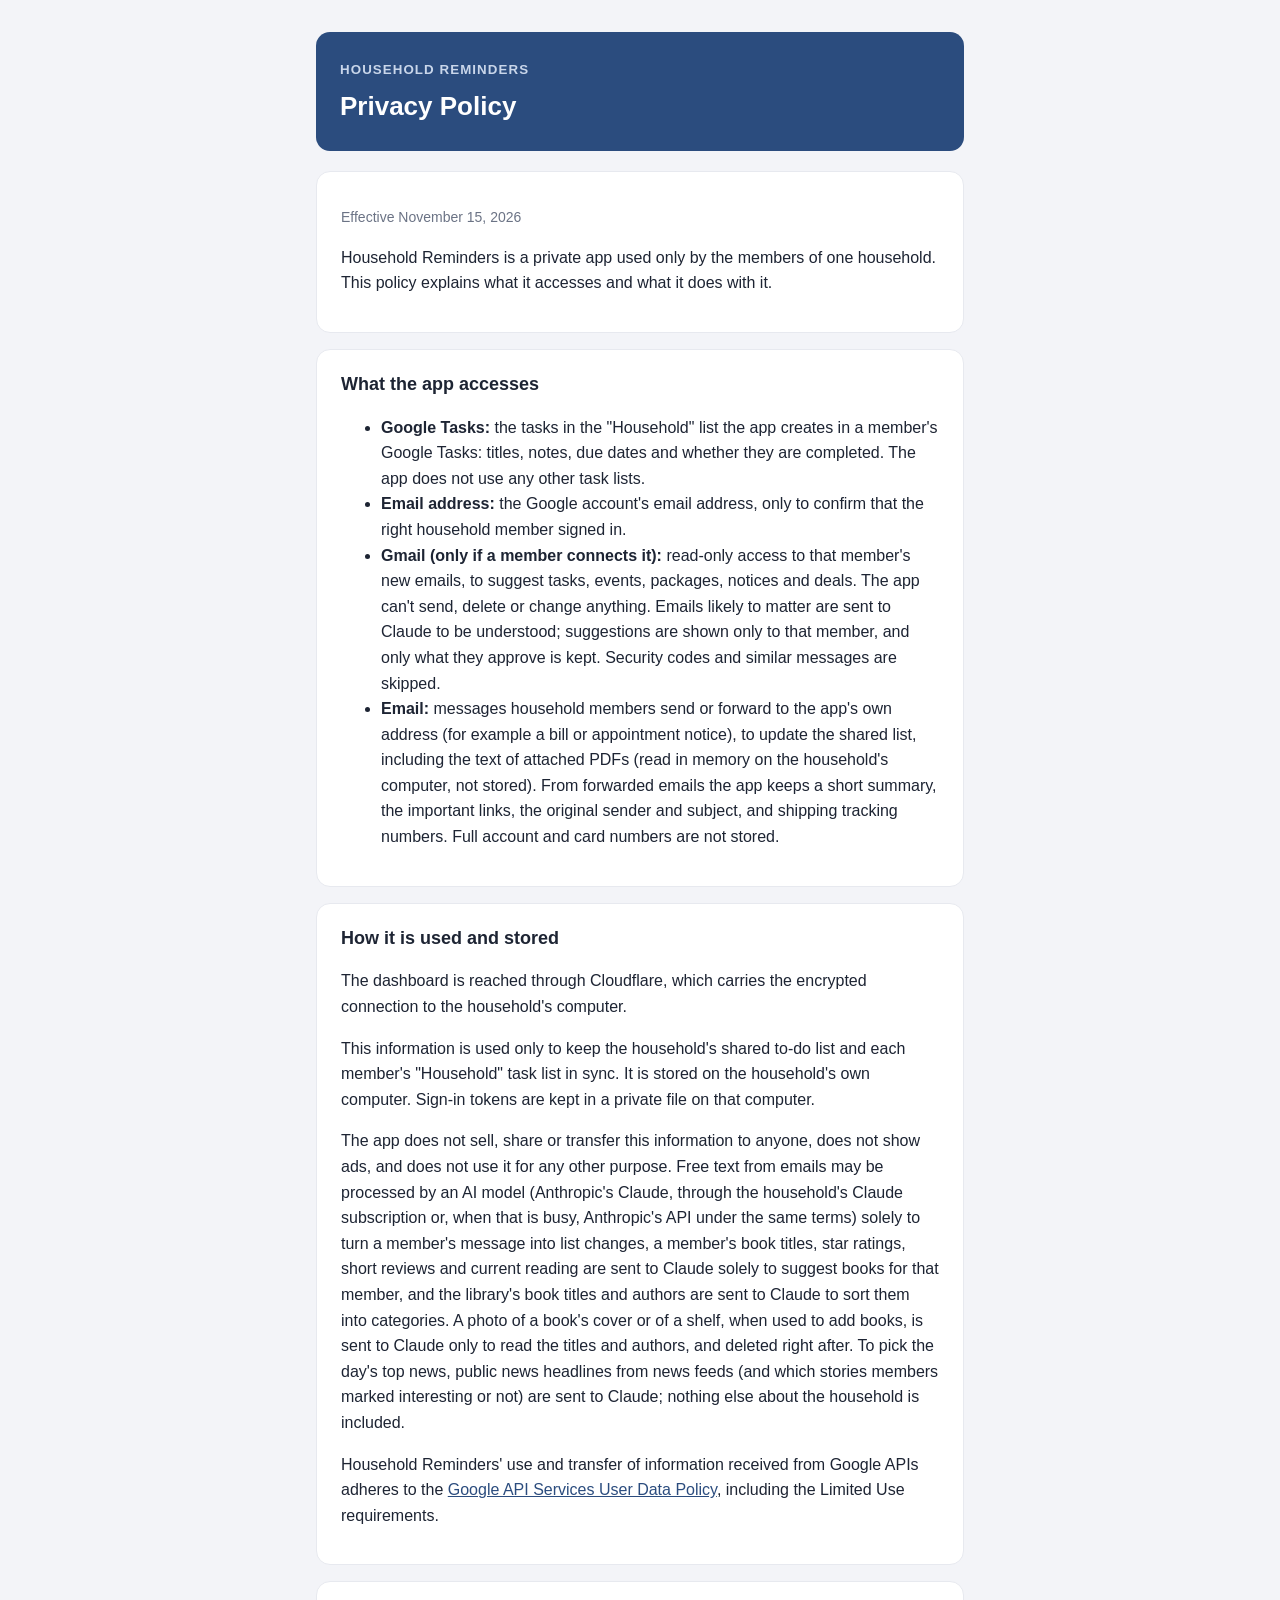
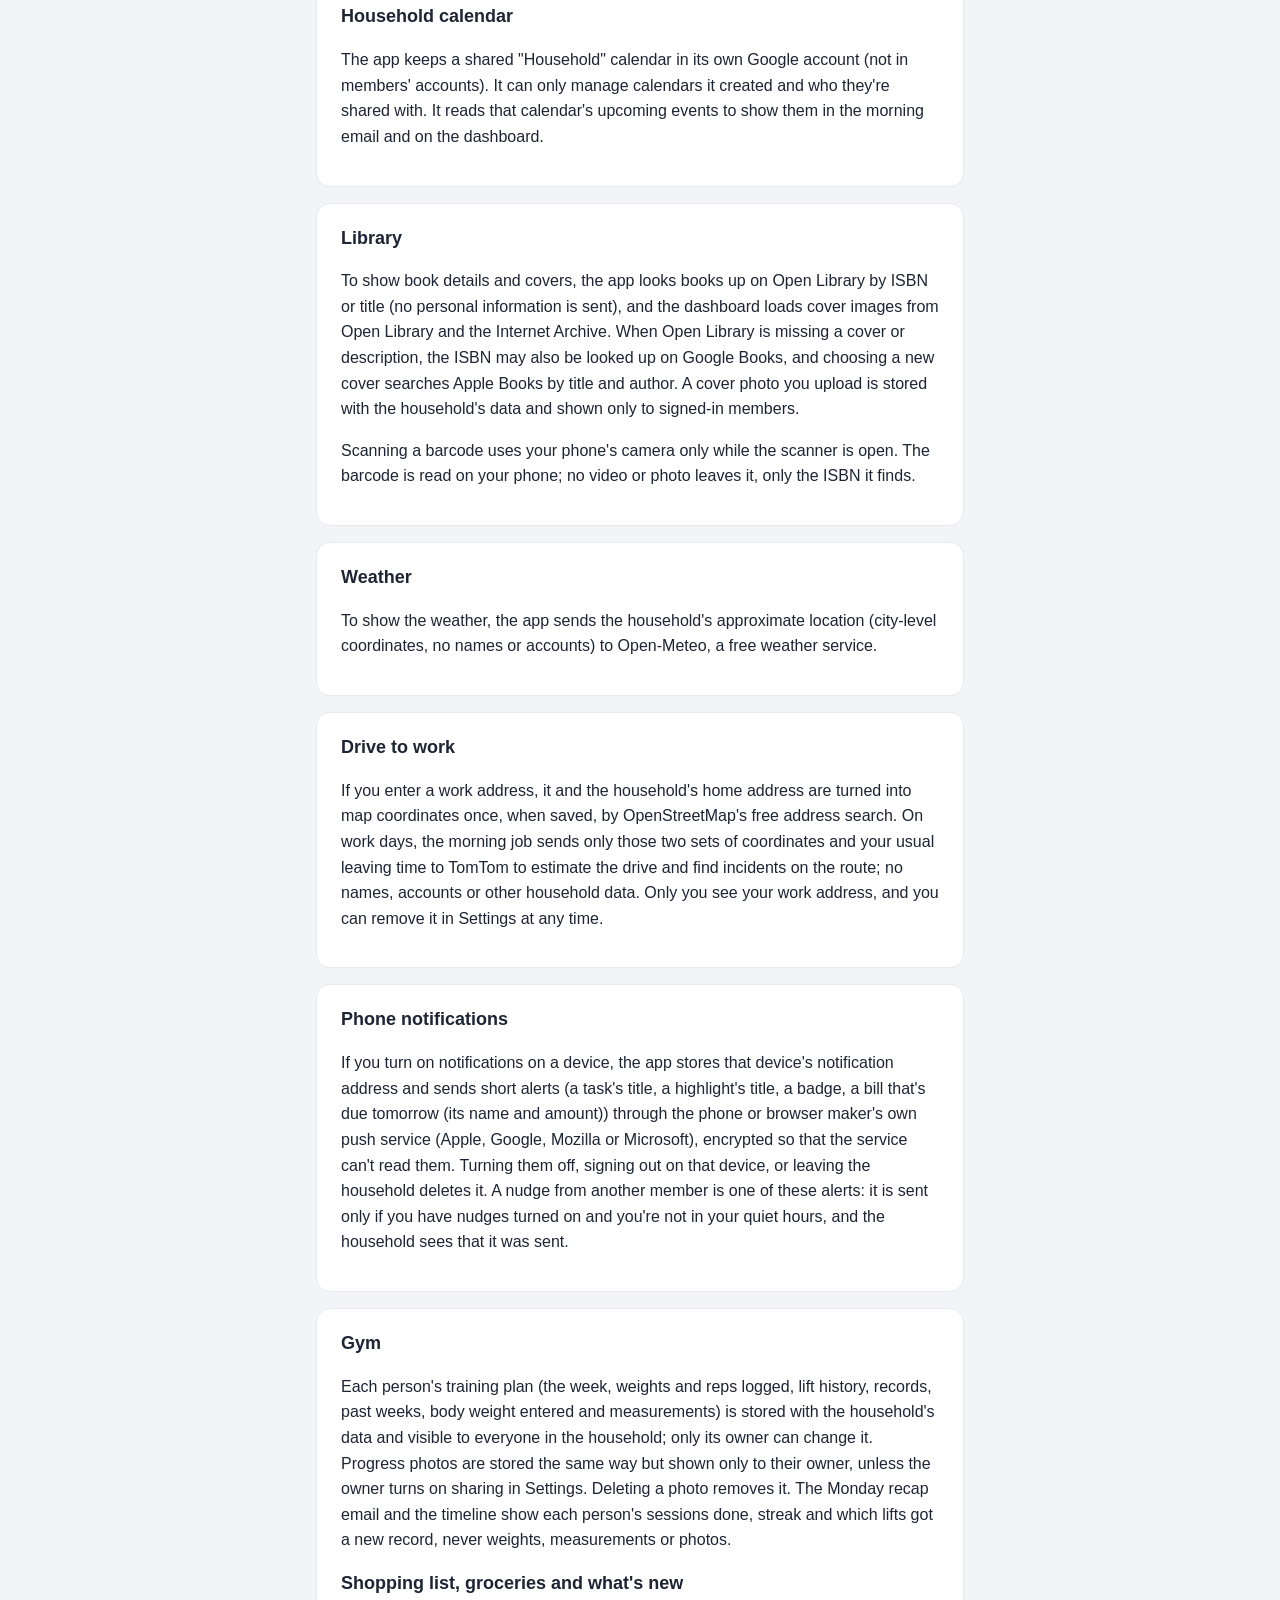
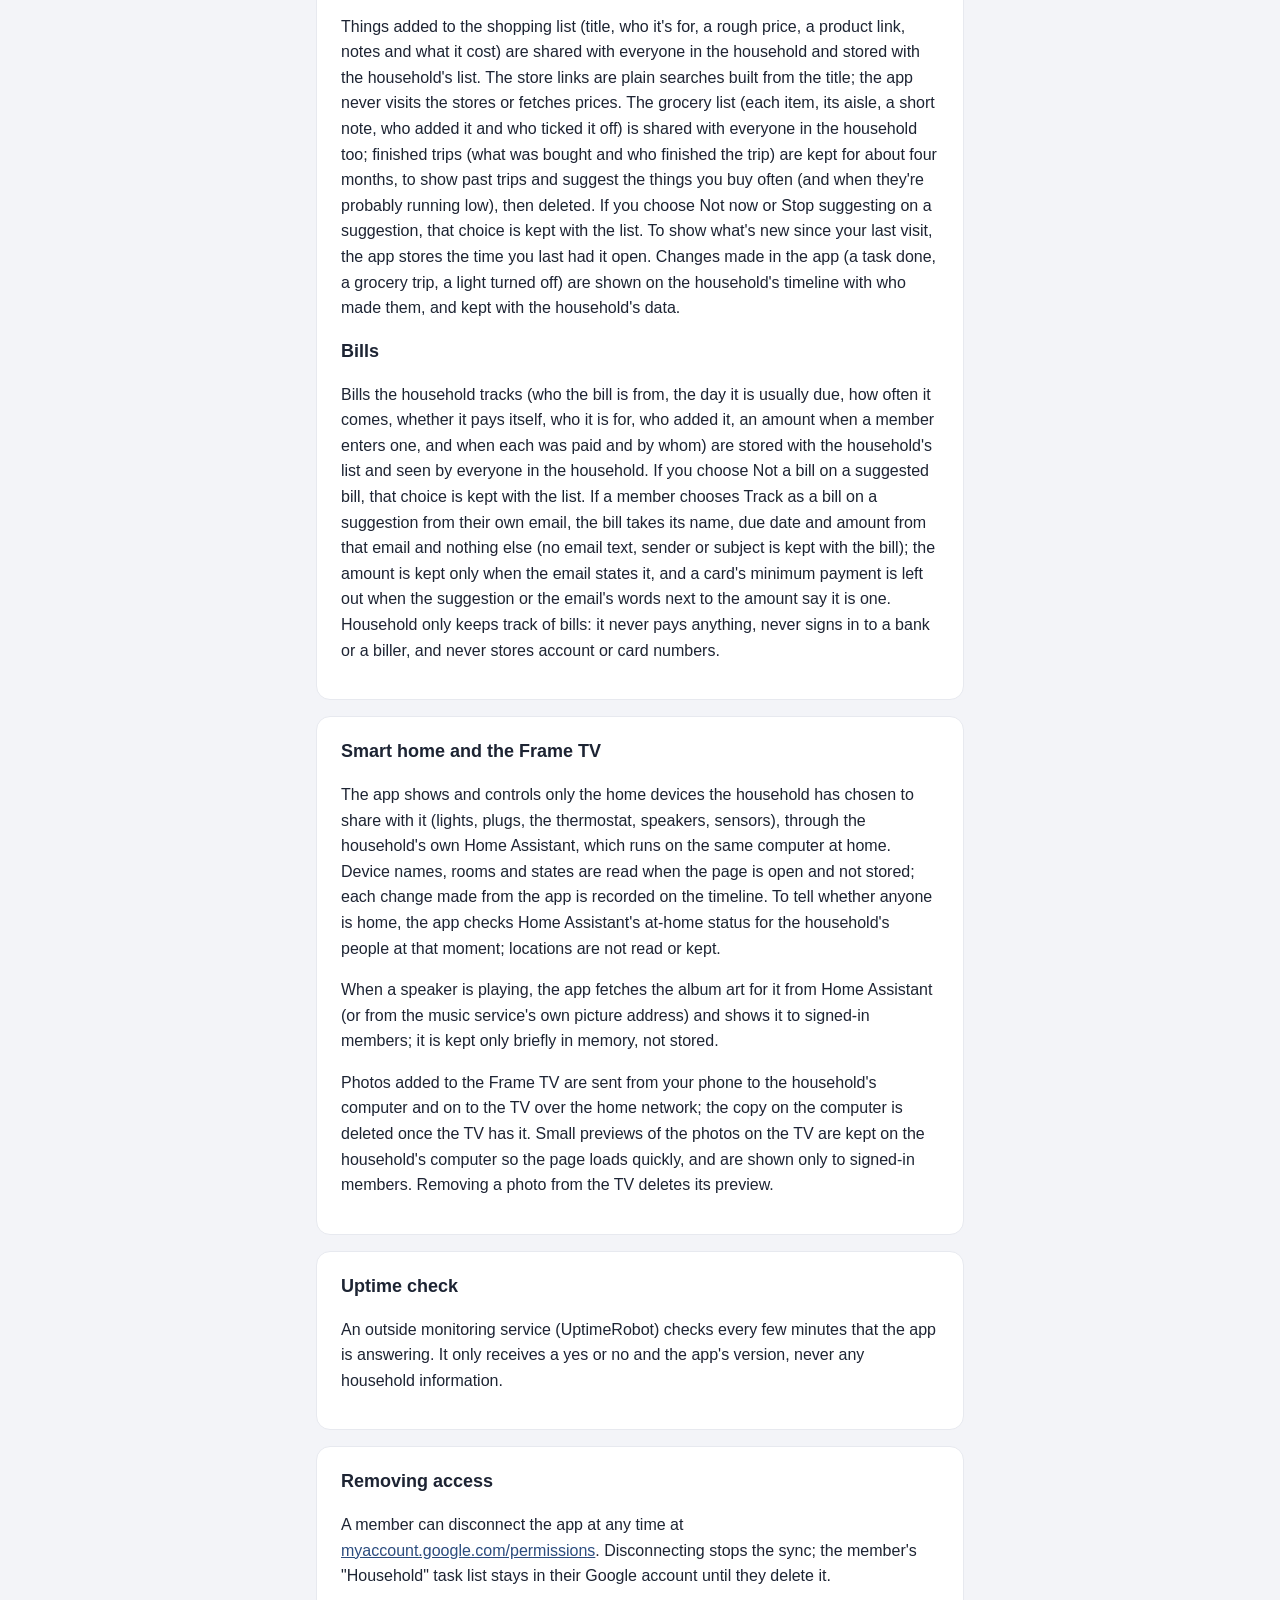
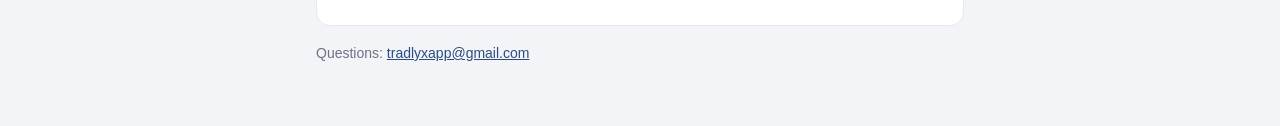
==== commit 500da2d0: "Privacy: a bill tracked from an inbox suggestion Co-Authored-By: Claude <noreply@anthropic.com>" ====
--- a/privacy.html
+++ b/privacy.html
@@ -10,7 +10,7 @@
 <main>
   <header><small>Household Reminders</small><h1>Privacy Policy</h1></header>
   <section>
-    <p class="muted">Effective November 14, 2026</p>
+    <p class="muted">Effective November 15, 2026</p>
     <p>Household Reminders is a private app used only by the members of one household. This policy explains what it accesses and what it does with it.</p>
   </section>
   <section>
@@ -58,7 +58,7 @@
     <p>Things added to the shopping list (title, who it's for, a rough price, a product link, notes and what it cost) are shared with everyone in the household and stored with the household's list. The store links are plain searches built from the title; the app never visits the stores or fetches prices. The grocery list (each item, its aisle, a short note, who added it and who ticked it off) is shared with everyone in the household too; finished trips (what was bought and who finished the trip) are kept for about four months, to show past trips and suggest the things you buy often (and when they're probably running low), then deleted. If you choose Not now or Stop suggesting on a suggestion, that choice is kept with the list. To show what's new since your last visit, the app stores the time you last had it open. Changes made in the app (a task done, a grocery trip, a light turned off) are shown on the household's timeline with who made them, and kept with the household's data.</p>
 
     <h2>Bills</h2>
-    <p>Bills the household tracks (who the bill is from, the day it is usually due, how often it comes, whether it pays itself, who it is for, who added it, an amount when a member enters one, and when each was paid and by whom) are stored with the household's list and seen by everyone in the household. If you choose Not a bill on a suggested bill, that choice is kept with the list. Household only keeps track of bills: it never pays anything, never signs in to a bank or a biller, and never stores account or card numbers.</p>
+    <p>Bills the household tracks (who the bill is from, the day it is usually due, how often it comes, whether it pays itself, who it is for, who added it, an amount when a member enters one, and when each was paid and by whom) are stored with the household's list and seen by everyone in the household. If you choose Not a bill on a suggested bill, that choice is kept with the list. If a member chooses Track as a bill on a suggestion from their own email, the bill takes its name, due date and amount from that email and nothing else (no email text, sender or subject is kept with the bill); the amount is kept only when the email states it, and a card's minimum payment is left out when the suggestion or the email's words next to the amount say it is one. Household only keeps track of bills: it never pays anything, never signs in to a bank or a biller, and never stores account or card numbers.</p>
   </section>
   <section>
     <h2>Smart home and the Frame TV</h2>
